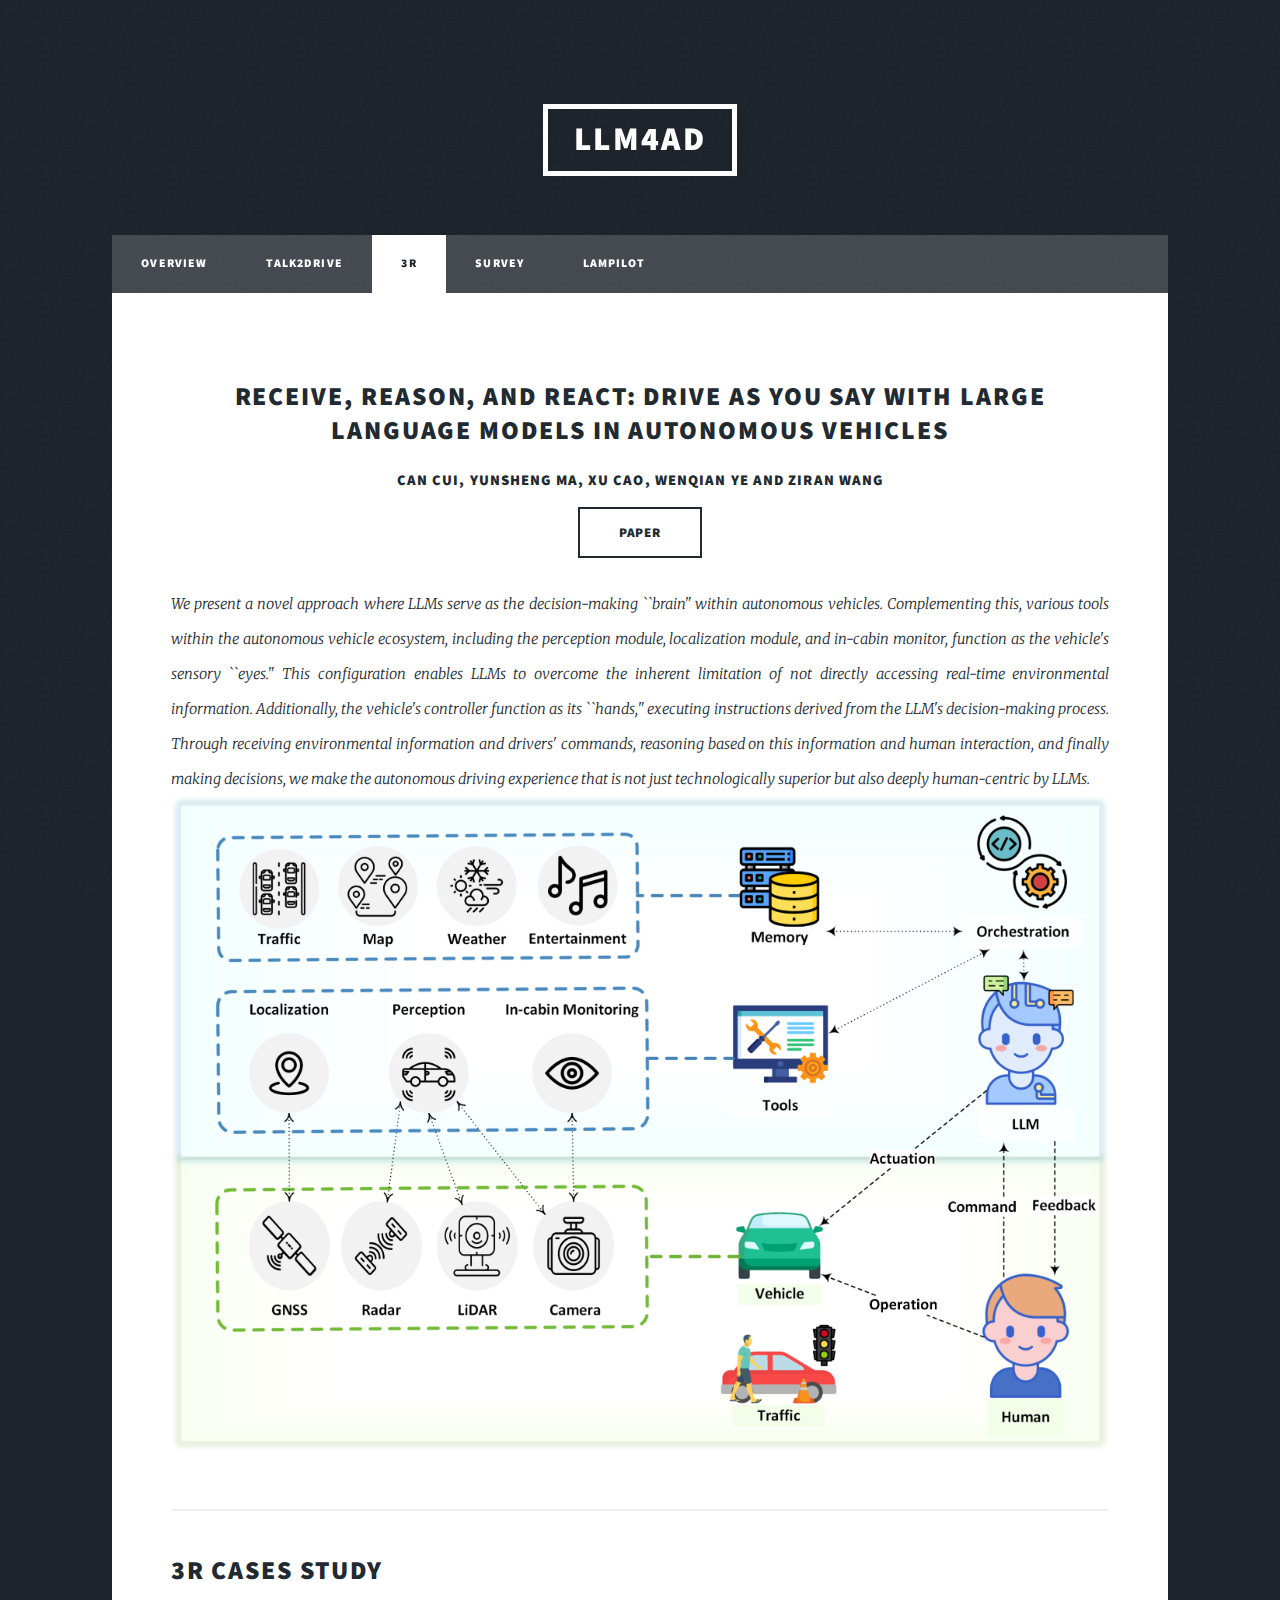
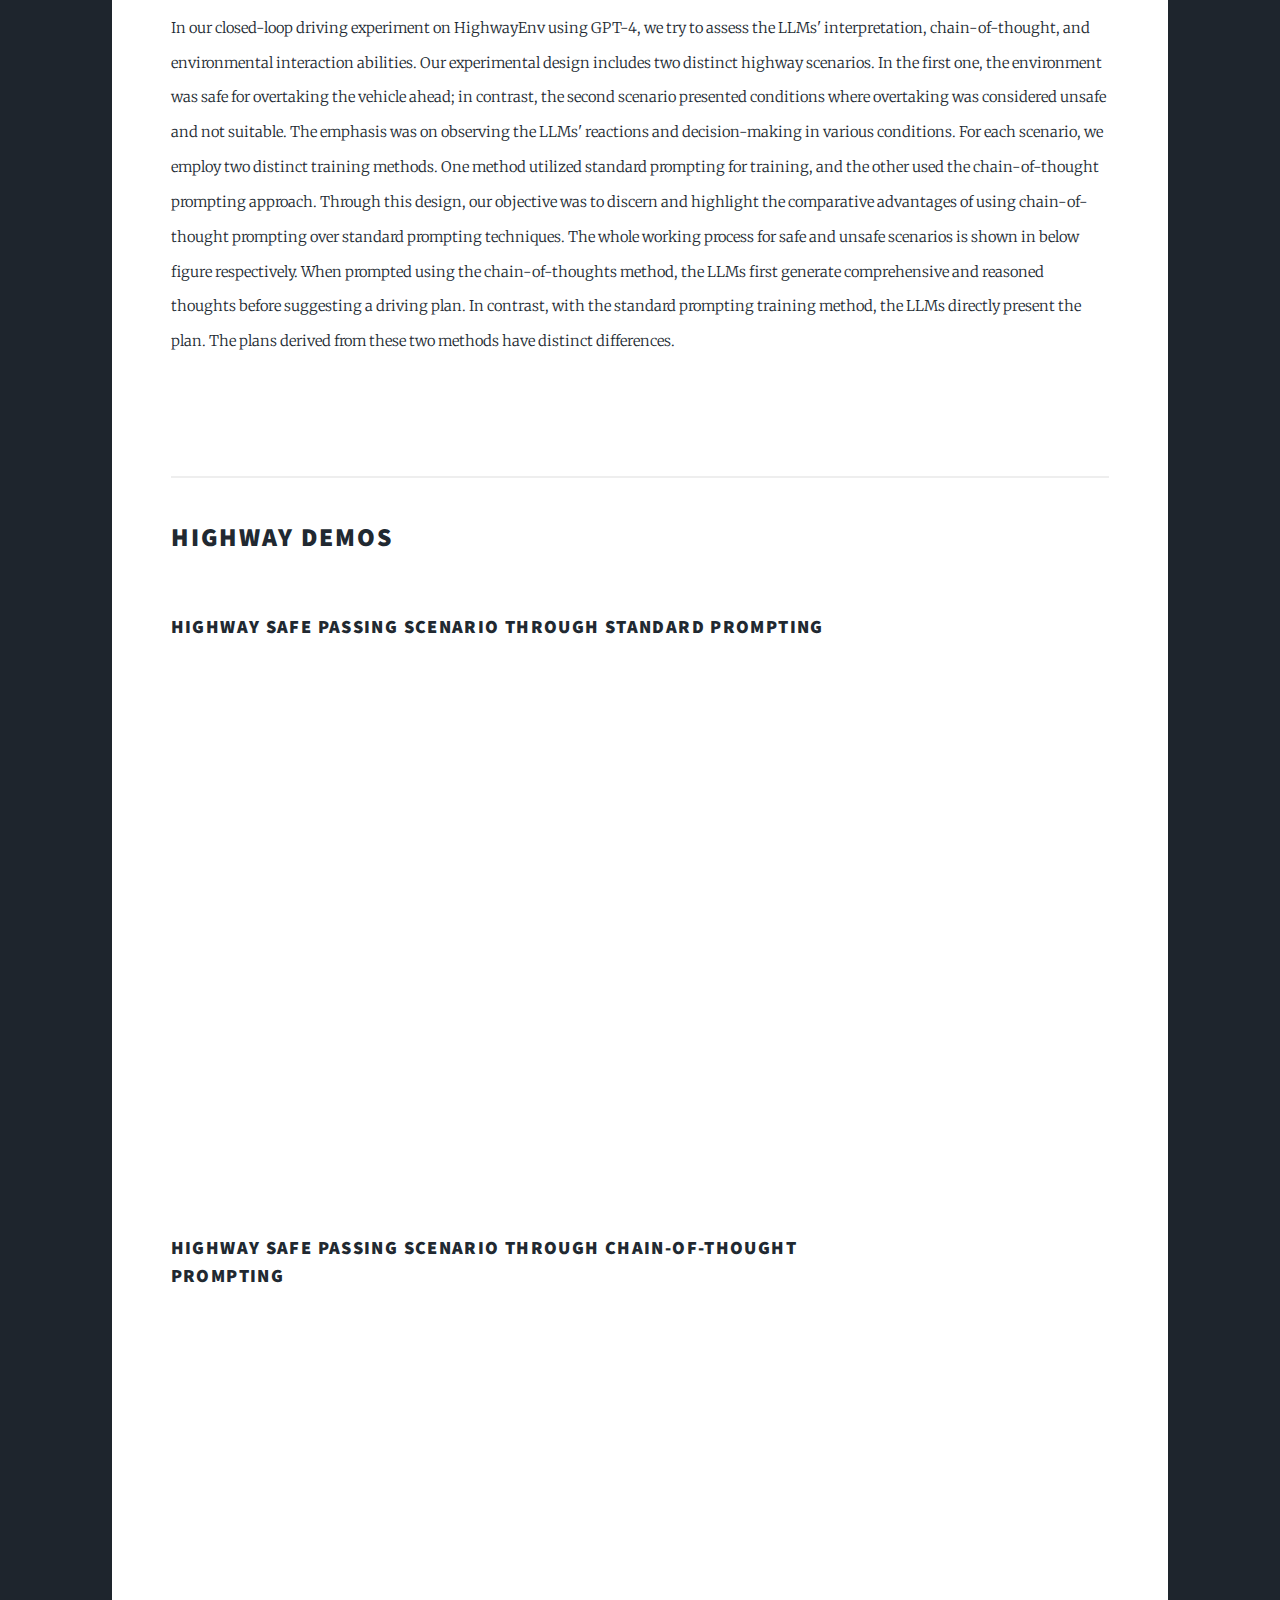
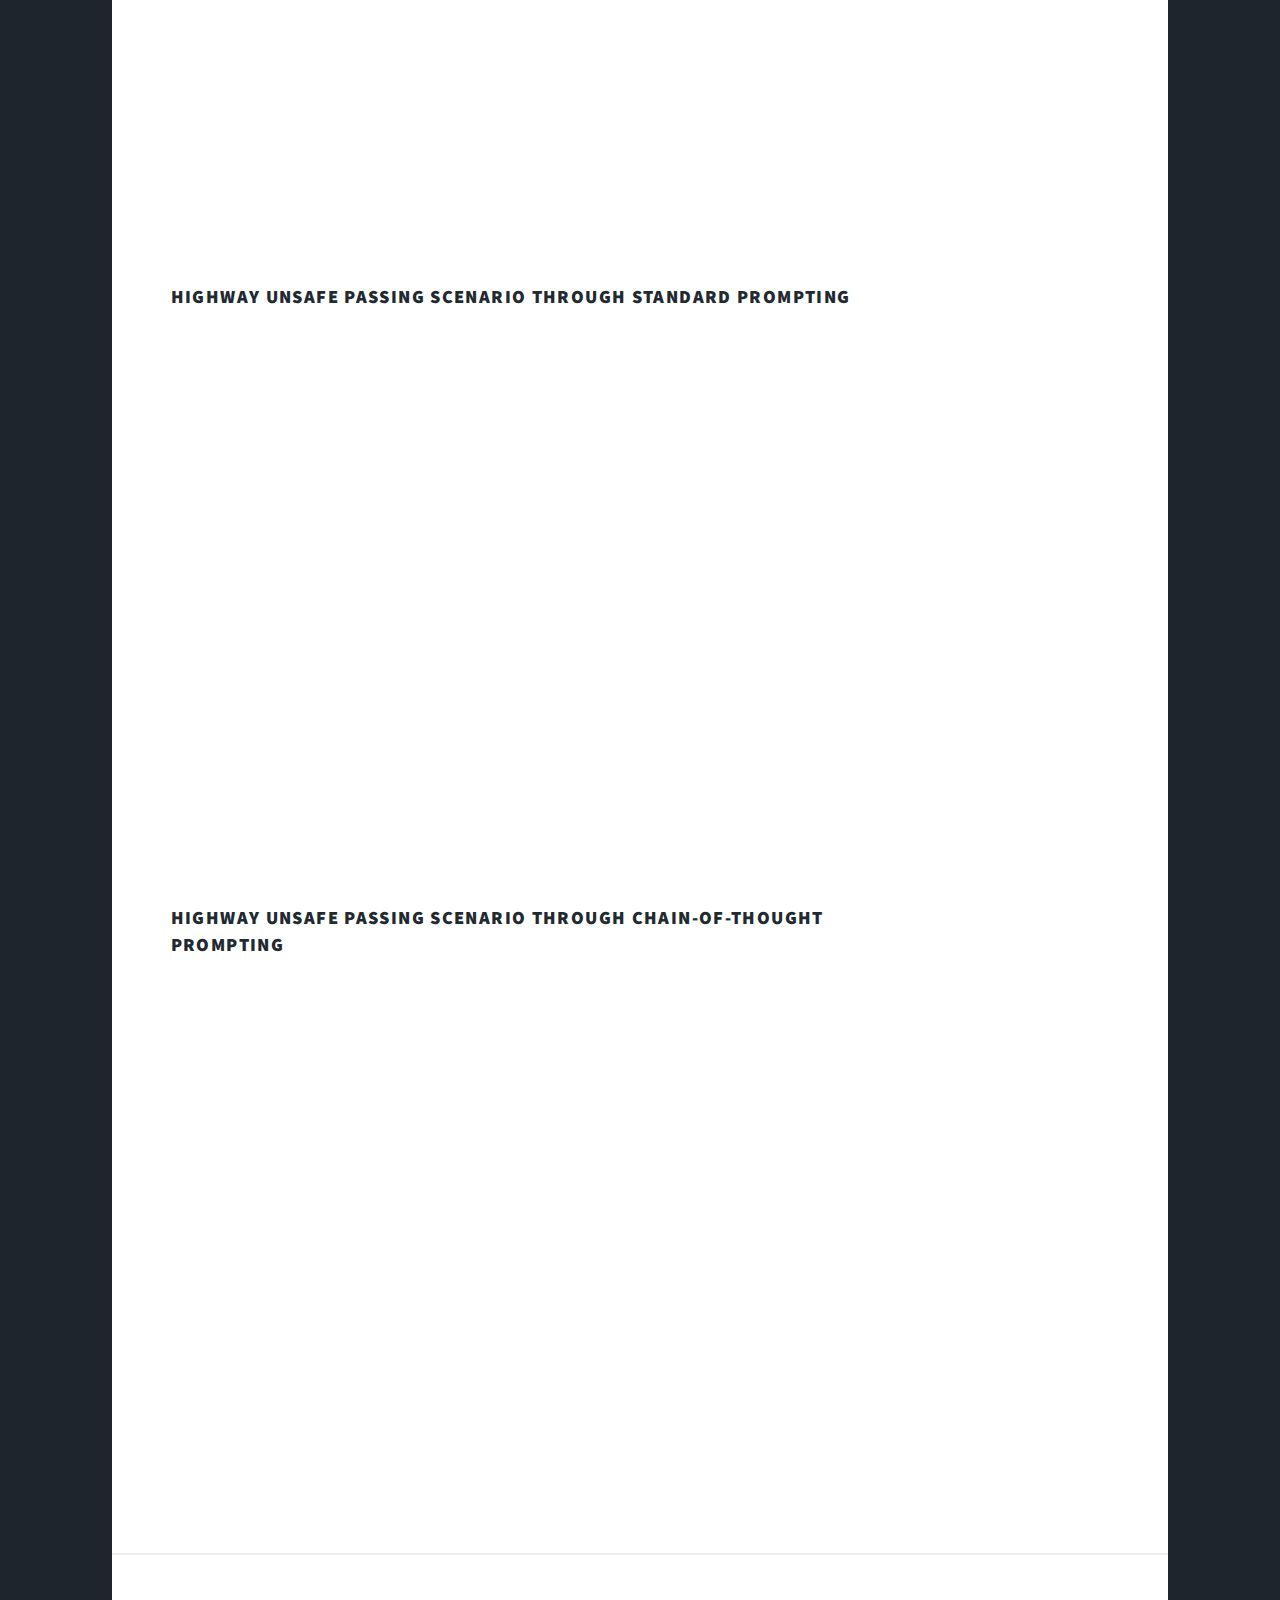
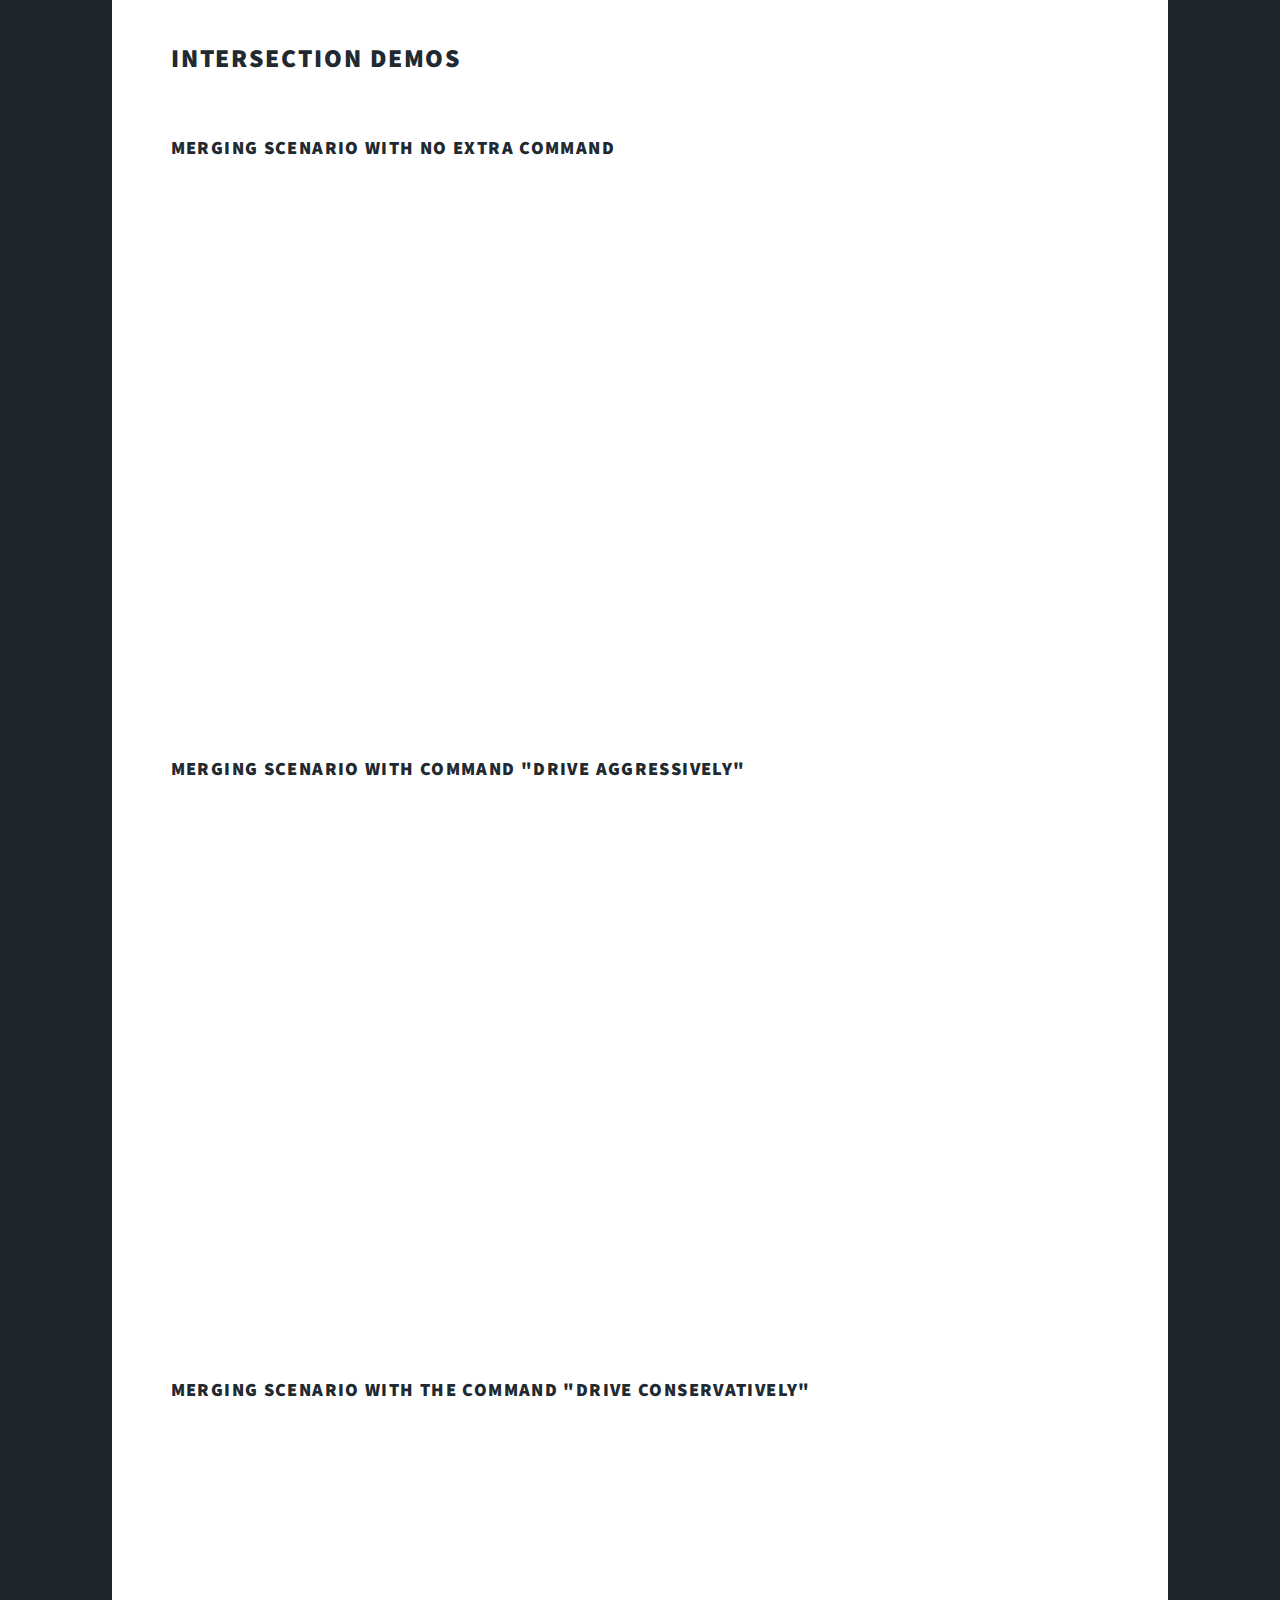
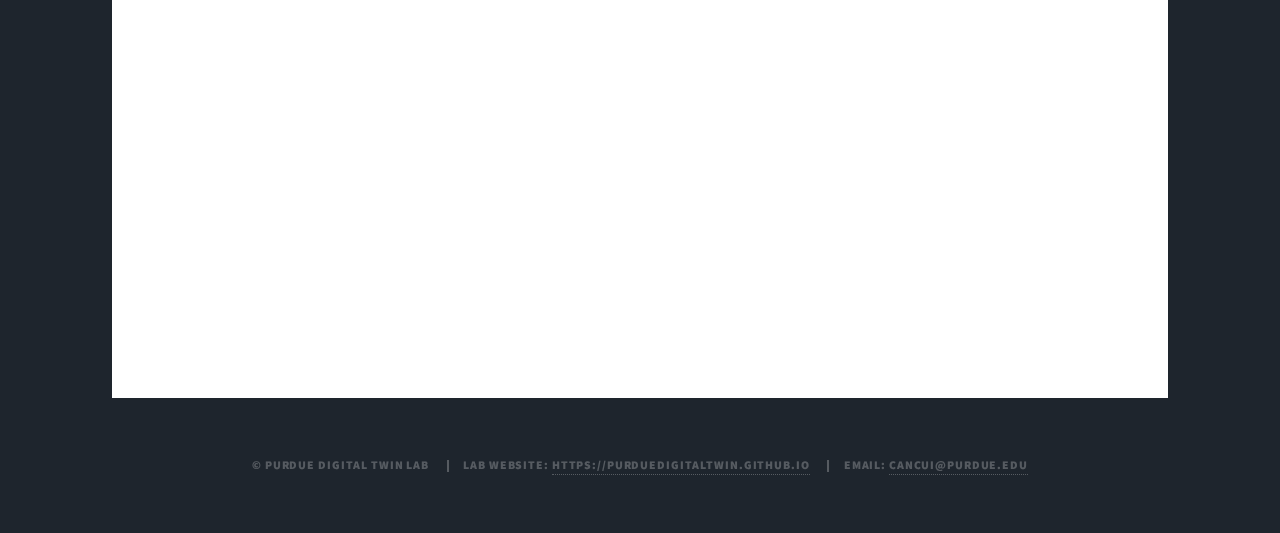
==== 3R.html @ f3a85204 "Add files via upload" ====
<!DOCTYPE HTML>
<!--
	Massively by HTML5 UP
	html5up.net | @ajlkn
	Free for personal and commercial use under the CCA 3.0 license (html5up.net/license)
-->
<html>

<head>
	<title>3R|Purdue Digital Twin Lab</title>
	<meta charset="utf-8" />
	<meta name="viewport" content="width=device-width, initial-scale=1, user-scalable=no" />
	<link rel="stylesheet" href="assets/css/main.css" />
	<noscript>
		<link rel="stylesheet" href="assets/css/noscript.css" />
	</noscript>
</head>

<body class="is-preload">

	<!-- Wrapper -->
	<div id="wrapper">

		<!-- Header -->
		<header id="header">
			<a href="index.html" class="logo">LLM4AD</a>
		</header>

		<!-- Nav -->
		<nav id="nav">
			<ul class="links">
				<li><a href="index.html">Overview</a></li>
				<li><a href="talk2drive.html">Talk2Drive</a></li>
				<!-- <li><a href="generic.html">Demos</a></li> -->
				<li class="active"><a href="3R.html">3R</a></li>
				<li><a href="survey.html">Survey</a></li>
				<li><a href="lampilot.html">Lampilot</a></li>
			</ul>

		</nav>

		<!-- Main -->
		<div id="main">

			<!-- Post -->
			<section class="post">
				<center>
					<h2>Receive, Reason, and React: Drive as You Say with Large Language Models in Autonomous
						Vehicles<br /></h2>
				</center>

				<center>
					<h4>Can Cui, Yunsheng Ma, Xu Cao, Wenqian Ye and Ziran Wang<br /></h4>
				</center>
				<ul class="actions special">
					<li><a href="https://arxiv.org/abs/2310.08034" class="button large">Paper</a></li>
				</ul>
				<!-- <header class="major">
									<h1>3R</h1>
									<h2>Receive, Reason, and React: Drive as You Say with Large Language Models in Autonomous Vehicles<br /></h2>
								</header>
								<p>Talk2Drive Framework is the first a successful end-to-end implementation of an LLM-based autonomous driving system 
									in a real-world vehicle. This approach is designed to overcome several key challenges faced by traditional autonomous driving systems.<br /></p>
								</header> -->
				<header>
					<p>We present a novel approach where LLMs serve as the decision-making ``brain" within autonomous
						vehicles.
						Complementing this, various tools within the autonomous vehicle ecosystem, including the
						perception module,
						localization module, and in-cabin monitor, function as the vehicle's sensory ``eyes." This
						configuration enables
						LLMs to overcome the inherent limitation of not directly accessing real-time environmental
						information. Additionally,
						the vehicle's controller function as its ``hands," executing instructions derived from the LLM's
						decision-making
						process. Through receiving environmental information and drivers' commands, reasoning based on
						this information
						and human interaction, and finally making decisions, we make the autonomous driving experience
						that is not just
						technologically superior but also deeply human-centric by LLMs.

						<a href="#" class="image main"><img src="images/framework_update.png" alt="" /></a>
						<!-- <ul class="actions special">
									<li><a href="https://arxiv.org/abs/2310.08034" class="button large">Paper</a></li>
								</ul> -->

						<hr />

					<h2>3R Cases Study</h2>
					In our closed-loop driving experiment on HighwayEnv using GPT-4, we try to assess the LLMs'
					interpretation,
					chain-of-thought, and environmental interaction abilities. Our experimental design includes two
					distinct highway
					scenarios. In the first one, the environment was safe for overtaking the vehicle ahead; in contrast,
					the second
					scenario presented conditions where overtaking was considered unsafe and not suitable. The emphasis
					was on
					observing the LLMs' reactions and decision-making in various conditions. For each scenario, we
					employ two
					distinct training methods. One method utilized standard prompting for training, and the other used
					the
					chain-of-thought prompting approach. Through this design, our objective was to discern and highlight
					the
					comparative advantages of using chain-of-thought prompting over standard prompting techniques. The
					whole
					working process for safe and unsafe scenarios is shown in below figure respectively.
					When prompted using the chain-of-thoughts method, the LLMs first generate comprehensive and reasoned
					thoughts before suggesting a driving plan. In contrast, with the standard prompting training method,
					the LLMs directly present the plan. The plans derived from these two methods have distinct
					differences.
					<div class="image main"><img src="images/highway.png" alt="" /></div>
					<hr />
					<!--  -->
					<section class="post">
						<h2>Highway Demos</h2>
						<header class="major">
							<!-- <span class="date">April 25, 2017</span> -->
						</header>
						<!-- <div class="image main"><img src="images/pic01.jpg" alt="" /></div> -->
						<div class="container">
							<div class="row gtr-200">
								<div class="col-9 col-12-medium">
									<h3>Highway Safe Passing Scenario Through Standard Prompting</h3>
									<iframe width="900" height="500" src="https://www.youtube.com/embed/rqM0GmrDDVU"
										allow="accelerometer; autoplay; clipboard-write; encrypted-media; gyroscope; picture-in-picture; web-share"
										allowfullscreen></iframe>
								</div>
					</section>
					<section class="post">
						<header class="major">

						</header>
						<!-- <div class="image main"><img src="images/pic01.jpg" alt="" /></div> -->
						<div class="container">
							<div class="row gtr-200">
								<div class="col-9 col-12-medium">
									<h3>Highway Safe Passing Scenario Through Chain-of-thought Prompting</h3>
									<iframe width="900" height="500" src="https://www.youtube.com/embed/zgWO1wUhwFM"
										allow="accelerometer; autoplay; clipboard-write; encrypted-media; gyroscope; picture-in-picture; web-share"
										allowfullscreen></iframe>
								</div>
					</section>

					<section class="post">
						<header class="major">
							<!-- <span class="date">April 25, 2017</span> -->
						</header>
						<!-- <div class="image main"><img src="images/pic01.jpg" alt="" /></div> -->
						<div class="container">
							<div class="row gtr-200">
								<div class="col-9 col-12-medium">
									<h3>Highway Unsafe Passing Scenario Through Standard Prompting</h3>
									<iframe width="900" height="500" src="https://www.youtube.com/embed/2r0s7U6312c"
										allow="accelerometer; autoplay; clipboard-write; encrypted-media; gyroscope; picture-in-picture; web-share"
										allowfullscreen></iframe>
								</div>
					</section>
					<section class="post">
						<header class="major">

						</header>
						<!-- <div class="image main"><img src="images/pic01.jpg" alt="" /></div> -->
						<div class="container">
							<div class="row gtr-200">
								<div class="col-9 col-12-medium">
									<h3>Highway Unsafe Passing Scenario Through Chain-of-thought Prompting</h3>
									<iframe width="900" height="500" src="https://www.youtube.com/embed/fZrgs8VSDyo"
										allow="accelerometer; autoplay; clipboard-write; encrypted-media; gyroscope; picture-in-picture; web-share"
										allowfullscreen></iframe>
								</div>
					</section>

			</section>
			<section class="post">
				<h2>Intersection Demos</h2>
				<header class="major">
					<!-- <span class="date">April 25, 2017</span> -->
				</header>
				<!-- <div class="image main"><img src="images/pic01.jpg" alt="" /></div> -->
				<div class="container">
					<div class="row gtr-200">
						<div class="col-9 col-12-medium">
							<h3>Merging Scenario with No Extra Command</h3>
							<iframe width="900" height="500" src="https://www.youtube.com/embed/IDoLYGzx4wQ"
								allow="accelerometer; autoplay; clipboard-write; encrypted-media; gyroscope; picture-in-picture; web-share"
								allowfullscreen></iframe>
						</div>

						<section class="post">
							<header class="major">

							</header>
							<!-- <div class="image main"><img src="images/pic01.jpg" alt="" /></div> -->
							<div class="container">
								<div class="row gtr-200">
									<div class="col-9 col-12-medium">
										<h3>Merging Scenario with Command "Drive Aggressively"</h3>
										<iframe width="900" height="500" src="https://www.youtube.com/embed/1V88DCHyASE"
											allow="accelerometer; autoplay; clipboard-write; encrypted-media; gyroscope; picture-in-picture; web-share"
											allowfullscreen></iframe>
									</div>


									<section class="post">
										<header class="major">
											<!-- <span class="date">April 25, 2017</span> -->
										</header>
										<!-- <div class="image main"><img src="images/pic01.jpg" alt="" /></div> -->
										<div class="container">

											<div class="row gtr-200">
												<div class="col-9 col-12-medium">
													<h3>Merging Scenario with the Command "Drive Conservatively"</h3>
													<iframe width="900" height="500"
														src="https://www.youtube.com/embed/sbEtHRJHisU"
														allow="accelerometer; autoplay; clipboard-write; encrypted-media; gyroscope; picture-in-picture; web-share"
														allowfullscreen></iframe>
												</div>
									</section>
						</section>
					</div>
				</div>


		</div>

		<!-- Copyright -->
		<div id="copyright">
			<ul>
				<li>&copy; Purdue DIgital Twin Lab</li>
				<li>Lab Website: <a href="https://purduedigitaltwin.github.io">https://purduedigitaltwin.github.io</a>
				</li>
				<li>Email: <a href="cancui@purdue.edu">cancui@purdue.edu</a></li>
			</ul>
		</div>

	</div>

	<!-- Scripts -->
	<script src="assets/js/jquery.min.js"></script>
	<script src="assets/js/jquery.scrollex.min.js"></script>
	<script src="assets/js/jquery.scrolly.min.js"></script>
	<script src="assets/js/browser.min.js"></script>
	<script src="assets/js/breakpoints.min.js"></script>
	<script src="assets/js/util.js"></script>
	<script src="assets/js/main.js"></script>

</body>

</html>
---- assets/css/main.css ----
@import url(fontawesome-all.min.css);
@import url("https://fonts.googleapis.com/css?family=Merriweather:300,700,300italic,700italic|Source+Sans+Pro:900");

/*
	Massively by HTML5 UP
	html5up.net | @ajlkn
	Free for personal and commercial use under the CCA 3.0 license (html5up.net/license)
*/

html, body, div, span, applet, object,
iframe, h1, h2, h3, h4, h5, h6, p, blockquote,
pre, a, abbr, acronym, address, big, cite,
code, del, dfn, em, img, ins, kbd, q, s, samp,
small, strike, strong, sub, sup, tt, var, b,
u, i, center, dl, dt, dd, ol, ul, li, fieldset,
form, label, legend, table, caption, tbody,
tfoot, thead, tr, th, td, article, aside,
canvas, details, embed, figure, figcaption,
footer, header, hgroup, menu, nav, output, ruby,
section, summary, time, mark, audio, video {
	margin: 0;
	padding: 0;
	border: 0;
	font-size: 100%;
	font: inherit;
	vertical-align: baseline;}

article, aside, details, figcaption, figure,
footer, header, hgroup, menu, nav, section {
	display: block;}

body {
	line-height: 1;
}

ol, ul {
	list-style: none;
}

blockquote, q {
	quotes: none;
}

	blockquote:before, blockquote:after, q:before, q:after {
		content: '';
		content: none;
	}

table {
	border-collapse: collapse;
	border-spacing: 0;
}

body {
	-webkit-text-size-adjust: none;
}

mark {
	background-color: transparent;
	color: inherit;
}

input::-moz-focus-inner {
	border: 0;
	padding: 0;
}

input, select, textarea {
	-moz-appearance: none;
	-webkit-appearance: none;
	-ms-appearance: none;
	appearance: none;
}

/* Basic */

	@-ms-viewport {
		width: device-width;
	}

	body {
		-ms-overflow-style: scrollbar;
	}

	@media screen and (max-width: 480px) {

		html, body {
			min-width: 320px;
		}

	}

	html {
		box-sizing: border-box;
	}

	*, *:before, *:after {
		box-sizing: inherit;
	}

	body {
		background-color: #1e252d;
	}

		body.is-preload *, body.is-preload *:before, body.is-preload *:after {
			-moz-animation: none !important;
			-webkit-animation: none !important;
			-ms-animation: none !important;
			animation: none !important;
			-moz-transition: none !important;
			-webkit-transition: none !important;
			-ms-transition: none !important;
			transition: none !important;
		}

/* Type */

	html {
		font-size: 16pt;
	}

		@media screen and (max-width: 1680px) {

			html {
				font-size: 12pt;
			}

		}

		@media screen and (max-width: 1280px) {

			html {
				font-size: 11pt;
			}

		}

		@media screen and (max-width: 360px) {

			html {
				font-size: 10pt;
			}

		}

	body {
		color: #212931;
	}

	body, input, select, textarea {
		font-family: "Merriweather", Georgia, serif;
		font-weight: 300;
		font-size: 1rem;
		line-height: 2.375;
	}

	a {
		-moz-transition: color 0.2s ease-in-out, background-color 0.2s ease-in-out, border-color 0.2s ease-in-out, box-shadow 0.2s ease-in-out;
		-webkit-transition: color 0.2s ease-in-out, background-color 0.2s ease-in-out, border-color 0.2s ease-in-out, box-shadow 0.2s ease-in-out;
		-ms-transition: color 0.2s ease-in-out, background-color 0.2s ease-in-out, border-color 0.2s ease-in-out, box-shadow 0.2s ease-in-out;
		transition: color 0.2s ease-in-out, background-color 0.2s ease-in-out, border-color 0.2s ease-in-out, box-shadow 0.2s ease-in-out;
		border-bottom: dotted 1px;
		text-decoration: none;
	}

		a:hover {
			border-bottom-color: transparent;
		}

	strong, b {
		font-weight: 600;
	}

	em, i {
		font-style: italic;
	}

	p {
		text-align: justify;
		margin: 0 0 2rem 0;
	}

	h1, h2, h3, h4, h5, h6 {
		font-family: "Source Sans Pro", Helvetica, sans-serif;
		font-weight: 900;
		line-height: 1.5;
		letter-spacing: 0.075em;
		text-transform: uppercase;
		margin: 0 0 1rem 0;
	}

		h1 a, h2 a, h3 a, h4 a, h5 a, h6 a {
			border-bottom: 0;
			color: inherit;
			text-decoration: none;
		}

	h1 {
		font-size: 4rem;
		line-height: 1.1;
		margin: 0 0 2rem 0;
	}

	h2 {
		font-size: 1.75rem;
		line-height: 1.3;
		margin: 0 0 1.5rem 0;
	}

	h3 {
		font-size: 1.25rem;
		margin: 0 0 1.5rem 0;
	}

	h4 {
		font-size: 1rem;
	}

	h5 {
		font-size: 0.9rem;
	}

	h6 {
		font-size: 0.8rem;
	}

	sub {
		font-size: 0.8rem;
		position: relative;
		top: 0.5rem;
	}

	sup {
		font-size: 0.8rem;
		position: relative;
		top: -0.5rem;
	}

	blockquote {
		border-left: solid 4px;
		font-style: italic;
		margin: 0 0 2rem 0;
		padding: 0.5rem 0 0.5rem 2rem;
	}

	code {
		border: solid 2px;
		font-family: "Courier New", monospace;
		font-size: 0.9rem;
		margin: 0 0.25rem;
		padding: 0.25rem 0.65rem;
	}

	pre {
		-webkit-overflow-scrolling: touch;
		font-family: "Courier New", monospace;
		font-size: 0.9rem;
		margin: 0 0 2rem 0;
	}

		pre code {
			display: block;
			line-height: 1.75;
			padding: 1rem 1.5rem;
			overflow-x: auto;
		}

	hr {
		border: 0;
		border-bottom: solid 2px;
		margin: 3rem 0;
	}

		hr.major {
			margin: 5rem 0;
		}

	.align-left {
		text-align: left;
	}

	.align-center {
		text-align: center;
	}

	.align-right {
		text-align: right;
	}

	input, select, textarea {
		color: #212931;
	}

	a {
		color: #212931;
		border-bottom-color: rgba(33, 41, 49, 0.5);
	}

		a:hover {
			border-bottom-color: transparent;
			color: #18bfef !important;
		}

	strong, b {
		color: #212931;
	}

	h1, h2, h3, h4, h5, h6 {
		color: #212931;
	}

	blockquote {
		border-left-color: #eeeeee;
	}

	code {
		background: rgba(220, 220, 220, 0.25);
		border-color: #eeeeee;
	}

	hr {
		border-bottom-color: #eeeeee;
	}

/* Row */

	.row {
		display: flex;
		flex-wrap: wrap;
		box-sizing: border-box;
		align-items: stretch;
	}

		.row > * {
			box-sizing: border-box;
		}

		.row.gtr-uniform > * > :last-child {
			margin-bottom: 0;
		}

		.row.aln-left {
			justify-content: flex-start;
		}

		.row.aln-center {
			justify-content: center;
		}

		.row.aln-right {
			justify-content: flex-end;
		}

		.row.aln-top {
			align-items: flex-start;
		}

		.row.aln-middle {
			align-items: center;
		}

		.row.aln-bottom {
			align-items: flex-end;
		}

		.row > .imp {
			order: -1;
		}

		.row > .col-1 {
			width: 8.33333%;
		}

		.row > .off-1 {
			margin-left: 8.33333%;
		}

		.row > .col-2 {
			width: 16.66667%;
		}

		.row > .off-2 {
			margin-left: 16.66667%;
		}

		.row > .col-3 {
			width: 25%;
		}

		.row > .off-3 {
			margin-left: 25%;
		}

		.row > .col-4 {
			width: 33.33333%;
		}

		.row > .off-4 {
			margin-left: 33.33333%;
		}

		.row > .col-5 {
			width: 41.66667%;
		}

		.row > .off-5 {
			margin-left: 41.66667%;
		}

		.row > .col-6 {
			width: 50%;
		}

		.row > .off-6 {
			margin-left: 50%;
		}

		.row > .col-7 {
			width: 58.33333%;
		}

		.row > .off-7 {
			margin-left: 58.33333%;
		}

		.row > .col-8 {
			width: 66.66667%;
		}

		.row > .off-8 {
			margin-left: 66.66667%;
		}

		.row > .col-9 {
			width: 75%;
		}

		.row > .off-9 {
			margin-left: 75%;
		}

		.row > .col-10 {
			width: 83.33333%;
		}

		.row > .off-10 {
			margin-left: 83.33333%;
		}

		.row > .col-11 {
			width: 91.66667%;
		}

		.row > .off-11 {
			margin-left: 91.66667%;
		}

		.row > .col-12 {
			width: 100%;
		}

		.row > .off-12 {
			margin-left: 100%;
		}

		.row.gtr-0 {
			margin-top: 0;
			margin-left: 0rem;
		}

			.row.gtr-0 > * {
				padding: 0 0 0 0rem;
			}

			.row.gtr-0.gtr-uniform {
				margin-top: 0rem;
			}

				.row.gtr-0.gtr-uniform > * {
					padding-top: 0rem;
				}

		.row.gtr-25 {
			margin-top: 0;
			margin-left: -0.375rem;
		}

			.row.gtr-25 > * {
				padding: 0 0 0 0.375rem;
			}

			.row.gtr-25.gtr-uniform {
				margin-top: -0.375rem;
			}

				.row.gtr-25.gtr-uniform > * {
					padding-top: 0.375rem;
				}

		.row.gtr-50 {
			margin-top: 0;
			margin-left: -0.75rem;
		}

			.row.gtr-50 > * {
				padding: 0 0 0 0.75rem;
			}

			.row.gtr-50.gtr-uniform {
				margin-top: -0.75rem;
			}

				.row.gtr-50.gtr-uniform > * {
					padding-top: 0.75rem;
				}

		.row {
			margin-top: 0;
			margin-left: -1.5rem;
		}

			.row > * {
				padding: 0 0 0 1.5rem;
			}

			.row.gtr-uniform {
				margin-top: -1.5rem;
			}

				.row.gtr-uniform > * {
					padding-top: 1.5rem;
				}

		.row.gtr-150 {
			margin-top: 0;
			margin-left: -2.25rem;
		}

			.row.gtr-150 > * {
				padding: 0 0 0 2.25rem;
			}

			.row.gtr-150.gtr-uniform {
				margin-top: -2.25rem;
			}

				.row.gtr-150.gtr-uniform > * {
					padding-top: 2.25rem;
				}

		.row.gtr-200 {
			margin-top: 0;
			margin-left: -3rem;
		}

			.row.gtr-200 > * {
				padding: 0 0 0 3rem;
			}

			.row.gtr-200.gtr-uniform {
				margin-top: -3rem;
			}

				.row.gtr-200.gtr-uniform > * {
					padding-top: 3rem;
				}

		@media screen and (max-width: 1680px) {

			.row {
				display: flex;
				flex-wrap: wrap;
				box-sizing: border-box;
				align-items: stretch;
			}

				.row > * {
					box-sizing: border-box;
				}

				.row.gtr-uniform > * > :last-child {
					margin-bottom: 0;
				}

				.row.aln-left {
					justify-content: flex-start;
				}

				.row.aln-center {
					justify-content: center;
				}

				.row.aln-right {
					justify-content: flex-end;
				}

				.row.aln-top {
					align-items: flex-start;
				}

				.row.aln-middle {
					align-items: center;
				}

				.row.aln-bottom {
					align-items: flex-end;
				}

				.row > .imp-xlarge {
					order: -1;
				}

				.row > .col-1-xlarge {
					width: 8.33333%;
				}

				.row > .off-1-xlarge {
					margin-left: 8.33333%;
				}

				.row > .col-2-xlarge {
					width: 16.66667%;
				}

				.row > .off-2-xlarge {
					margin-left: 16.66667%;
				}

				.row > .col-3-xlarge {
					width: 25%;
				}

				.row > .off-3-xlarge {
					margin-left: 25%;
				}

				.row > .col-4-xlarge {
					width: 33.33333%;
				}

				.row > .off-4-xlarge {
					margin-left: 33.33333%;
				}

				.row > .col-5-xlarge {
					width: 41.66667%;
				}

				.row > .off-5-xlarge {
					margin-left: 41.66667%;
				}

				.row > .col-6-xlarge {
					width: 50%;
				}

				.row > .off-6-xlarge {
					margin-left: 50%;
				}

				.row > .col-7-xlarge {
					width: 58.33333%;
				}

				.row > .off-7-xlarge {
					margin-left: 58.33333%;
				}

				.row > .col-8-xlarge {
					width: 66.66667%;
				}

				.row > .off-8-xlarge {
					margin-left: 66.66667%;
				}

				.row > .col-9-xlarge {
					width: 75%;
				}

				.row > .off-9-xlarge {
					margin-left: 75%;
				}

				.row > .col-10-xlarge {
					width: 83.33333%;
				}

				.row > .off-10-xlarge {
					margin-left: 83.33333%;
				}

				.row > .col-11-xlarge {
					width: 91.66667%;
				}

				.row > .off-11-xlarge {
					margin-left: 91.66667%;
				}

				.row > .col-12-xlarge {
					width: 100%;
				}

				.row > .off-12-xlarge {
					margin-left: 100%;
				}

				.row.gtr-0 {
					margin-top: 0;
					margin-left: 0rem;
				}

					.row.gtr-0 > * {
						padding: 0 0 0 0rem;
					}

					.row.gtr-0.gtr-uniform {
						margin-top: 0rem;
					}

						.row.gtr-0.gtr-uniform > * {
							padding-top: 0rem;
						}

				.row.gtr-25 {
					margin-top: 0;
					margin-left: -0.375rem;
				}

					.row.gtr-25 > * {
						padding: 0 0 0 0.375rem;
					}

					.row.gtr-25.gtr-uniform {
						margin-top: -0.375rem;
					}

						.row.gtr-25.gtr-uniform > * {
							padding-top: 0.375rem;
						}

				.row.gtr-50 {
					margin-top: 0;
					margin-left: -0.75rem;
				}

					.row.gtr-50 > * {
						padding: 0 0 0 0.75rem;
					}

					.row.gtr-50.gtr-uniform {
						margin-top: -0.75rem;
					}

						.row.gtr-50.gtr-uniform > * {
							padding-top: 0.75rem;
						}

				.row {
					margin-top: 0;
					margin-left: -1.5rem;
				}

					.row > * {
						padding: 0 0 0 1.5rem;
					}

					.row.gtr-uniform {
						margin-top: -1.5rem;
					}

						.row.gtr-uniform > * {
							padding-top: 1.5rem;
						}

				.row.gtr-150 {
					margin-top: 0;
					margin-left: -2.25rem;
				}

					.row.gtr-150 > * {
						padding: 0 0 0 2.25rem;
					}

					.row.gtr-150.gtr-uniform {
						margin-top: -2.25rem;
					}

						.row.gtr-150.gtr-uniform > * {
							padding-top: 2.25rem;
						}

				.row.gtr-200 {
					margin-top: 0;
					margin-left: -3rem;
				}

					.row.gtr-200 > * {
						padding: 0 0 0 3rem;
					}

					.row.gtr-200.gtr-uniform {
						margin-top: -3rem;
					}

						.row.gtr-200.gtr-uniform > * {
							padding-top: 3rem;
						}

		}

		@media screen and (max-width: 1280px) {

			.row {
				display: flex;
				flex-wrap: wrap;
				box-sizing: border-box;
				align-items: stretch;
			}

				.row > * {
					box-sizing: border-box;
				}

				.row.gtr-uniform > * > :last-child {
					margin-bottom: 0;
				}

				.row.aln-left {
					justify-content: flex-start;
				}

				.row.aln-center {
					justify-content: center;
				}

				.row.aln-right {
					justify-content: flex-end;
				}

				.row.aln-top {
					align-items: flex-start;
				}

				.row.aln-middle {
					align-items: center;
				}

				.row.aln-bottom {
					align-items: flex-end;
				}

				.row > .imp-large {
					order: -1;
				}

				.row > .col-1-large {
					width: 8.33333%;
				}

				.row > .off-1-large {
					margin-left: 8.33333%;
				}

				.row > .col-2-large {
					width: 16.66667%;
				}

				.row > .off-2-large {
					margin-left: 16.66667%;
				}

				.row > .col-3-large {
					width: 25%;
				}

				.row > .off-3-large {
					margin-left: 25%;
				}

				.row > .col-4-large {
					width: 33.33333%;
				}

				.row > .off-4-large {
					margin-left: 33.33333%;
				}

				.row > .col-5-large {
					width: 41.66667%;
				}

				.row > .off-5-large {
					margin-left: 41.66667%;
				}

				.row > .col-6-large {
					width: 50%;
				}

				.row > .off-6-large {
					margin-left: 50%;
				}

				.row > .col-7-large {
					width: 58.33333%;
				}

				.row > .off-7-large {
					margin-left: 58.33333%;
				}

				.row > .col-8-large {
					width: 66.66667%;
				}

				.row > .off-8-large {
					margin-left: 66.66667%;
				}

				.row > .col-9-large {
					width: 75%;
				}

				.row > .off-9-large {
					margin-left: 75%;
				}

				.row > .col-10-large {
					width: 83.33333%;
				}

				.row > .off-10-large {
					margin-left: 83.33333%;
				}

				.row > .col-11-large {
					width: 91.66667%;
				}

				.row > .off-11-large {
					margin-left: 91.66667%;
				}

				.row > .col-12-large {
					width: 100%;
				}

				.row > .off-12-large {
					margin-left: 100%;
				}

				.row.gtr-0 {
					margin-top: 0;
					margin-left: 0rem;
				}

					.row.gtr-0 > * {
						padding: 0 0 0 0rem;
					}

					.row.gtr-0.gtr-uniform {
						margin-top: 0rem;
					}

						.row.gtr-0.gtr-uniform > * {
							padding-top: 0rem;
						}

				.row.gtr-25 {
					margin-top: 0;
					margin-left: -0.375rem;
				}

					.row.gtr-25 > * {
						padding: 0 0 0 0.375rem;
					}

					.row.gtr-25.gtr-uniform {
						margin-top: -0.375rem;
					}

						.row.gtr-25.gtr-uniform > * {
							padding-top: 0.375rem;
						}

				.row.gtr-50 {
					margin-top: 0;
					margin-left: -0.75rem;
				}

					.row.gtr-50 > * {
						padding: 0 0 0 0.75rem;
					}

					.row.gtr-50.gtr-uniform {
						margin-top: -0.75rem;
					}

						.row.gtr-50.gtr-uniform > * {
							padding-top: 0.75rem;
						}

				.row {
					margin-top: 0;
					margin-left: -1.5rem;
				}

					.row > * {
						padding: 0 0 0 1.5rem;
					}

					.row.gtr-uniform {
						margin-top: -1.5rem;
					}

						.row.gtr-uniform > * {
							padding-top: 1.5rem;
						}

				.row.gtr-150 {
					margin-top: 0;
					margin-left: -2.25rem;
				}

					.row.gtr-150 > * {
						padding: 0 0 0 2.25rem;
					}

					.row.gtr-150.gtr-uniform {
						margin-top: -2.25rem;
					}

						.row.gtr-150.gtr-uniform > * {
							padding-top: 2.25rem;
						}

				.row.gtr-200 {
					margin-top: 0;
					margin-left: -3rem;
				}

					.row.gtr-200 > * {
						padding: 0 0 0 3rem;
					}

					.row.gtr-200.gtr-uniform {
						margin-top: -3rem;
					}

						.row.gtr-200.gtr-uniform > * {
							padding-top: 3rem;
						}

		}

		@media screen and (max-width: 980px) {

			.row {
				display: flex;
				flex-wrap: wrap;
				box-sizing: border-box;
				align-items: stretch;
			}

				.row > * {
					box-sizing: border-box;
				}

				.row.gtr-uniform > * > :last-child {
					margin-bottom: 0;
				}

				.row.aln-left {
					justify-content: flex-start;
				}

				.row.aln-center {
					justify-content: center;
				}

				.row.aln-right {
					justify-content: flex-end;
				}

				.row.aln-top {
					align-items: flex-start;
				}

				.row.aln-middle {
					align-items: center;
				}

				.row.aln-bottom {
					align-items: flex-end;
				}

				.row > .imp-medium {
					order: -1;
				}

				.row > .col-1-medium {
					width: 8.33333%;
				}

				.row > .off-1-medium {
					margin-left: 8.33333%;
				}

				.row > .col-2-medium {
					width: 16.66667%;
				}

				.row > .off-2-medium {
					margin-left: 16.66667%;
				}

				.row > .col-3-medium {
					width: 25%;
				}

				.row > .off-3-medium {
					margin-left: 25%;
				}

				.row > .col-4-medium {
					width: 33.33333%;
				}

				.row > .off-4-medium {
					margin-left: 33.33333%;
				}

				.row > .col-5-medium {
					width: 41.66667%;
				}

				.row > .off-5-medium {
					margin-left: 41.66667%;
				}

				.row > .col-6-medium {
					width: 50%;
				}

				.row > .off-6-medium {
					margin-left: 50%;
				}

				.row > .col-7-medium {
					width: 58.33333%;
				}

				.row > .off-7-medium {
					margin-left: 58.33333%;
				}

				.row > .col-8-medium {
					width: 66.66667%;
				}

				.row > .off-8-medium {
					margin-left: 66.66667%;
				}

				.row > .col-9-medium {
					width: 75%;
				}

				.row > .off-9-medium {
					margin-left: 75%;
				}

				.row > .col-10-medium {
					width: 83.33333%;
				}

				.row > .off-10-medium {
					margin-left: 83.33333%;
				}

				.row > .col-11-medium {
					width: 91.66667%;
				}

				.row > .off-11-medium {
					margin-left: 91.66667%;
				}

				.row > .col-12-medium {
					width: 100%;
				}

				.row > .off-12-medium {
					margin-left: 100%;
				}

				.row.gtr-0 {
					margin-top: 0;
					margin-left: 0rem;
				}

					.row.gtr-0 > * {
						padding: 0 0 0 0rem;
					}

					.row.gtr-0.gtr-uniform {
						margin-top: 0rem;
					}

						.row.gtr-0.gtr-uniform > * {
							padding-top: 0rem;
						}

				.row.gtr-25 {
					margin-top: 0;
					margin-left: -0.375rem;
				}

					.row.gtr-25 > * {
						padding: 0 0 0 0.375rem;
					}

					.row.gtr-25.gtr-uniform {
						margin-top: -0.375rem;
					}

						.row.gtr-25.gtr-uniform > * {
							padding-top: 0.375rem;
						}

				.row.gtr-50 {
					margin-top: 0;
					margin-left: -0.75rem;
				}

					.row.gtr-50 > * {
						padding: 0 0 0 0.75rem;
					}

					.row.gtr-50.gtr-uniform {
						margin-top: -0.75rem;
					}

						.row.gtr-50.gtr-uniform > * {
							padding-top: 0.75rem;
						}

				.row {
					margin-top: 0;
					margin-left: -1.5rem;
				}

					.row > * {
						padding: 0 0 0 1.5rem;
					}

					.row.gtr-uniform {
						margin-top: -1.5rem;
					}

						.row.gtr-uniform > * {
							padding-top: 1.5rem;
						}

				.row.gtr-150 {
					margin-top: 0;
					margin-left: -2.25rem;
				}

					.row.gtr-150 > * {
						padding: 0 0 0 2.25rem;
					}

					.row.gtr-150.gtr-uniform {
						margin-top: -2.25rem;
					}

						.row.gtr-150.gtr-uniform > * {
							padding-top: 2.25rem;
						}

				.row.gtr-200 {
					margin-top: 0;
					margin-left: -3rem;
				}

					.row.gtr-200 > * {
						padding: 0 0 0 3rem;
					}

					.row.gtr-200.gtr-uniform {
						margin-top: -3rem;
					}

						.row.gtr-200.gtr-uniform > * {
							padding-top: 3rem;
						}

		}

		@media screen and (max-width: 736px) {

			.row {
				display: flex;
				flex-wrap: wrap;
				box-sizing: border-box;
				align-items: stretch;
			}

				.row > * {
					box-sizing: border-box;
				}

				.row.gtr-uniform > * > :last-child {
					margin-bottom: 0;
				}

				.row.aln-left {
					justify-content: flex-start;
				}

				.row.aln-center {
					justify-content: center;
				}

				.row.aln-right {
					justify-content: flex-end;
				}

				.row.aln-top {
					align-items: flex-start;
				}

				.row.aln-middle {
					align-items: center;
				}

				.row.aln-bottom {
					align-items: flex-end;
				}

				.row > .imp-small {
					order: -1;
				}

				.row > .col-1-small {
					width: 8.33333%;
				}

				.row > .off-1-small {
					margin-left: 8.33333%;
				}

				.row > .col-2-small {
					width: 16.66667%;
				}

				.row > .off-2-small {
					margin-left: 16.66667%;
				}

				.row > .col-3-small {
					width: 25%;
				}

				.row > .off-3-small {
					margin-left: 25%;
				}

				.row > .col-4-small {
					width: 33.33333%;
				}

				.row > .off-4-small {
					margin-left: 33.33333%;
				}

				.row > .col-5-small {
					width: 41.66667%;
				}

				.row > .off-5-small {
					margin-left: 41.66667%;
				}

				.row > .col-6-small {
					width: 50%;
				}

				.row > .off-6-small {
					margin-left: 50%;
				}

				.row > .col-7-small {
					width: 58.33333%;
				}

				.row > .off-7-small {
					margin-left: 58.33333%;
				}

				.row > .col-8-small {
					width: 66.66667%;
				}

				.row > .off-8-small {
					margin-left: 66.66667%;
				}

				.row > .col-9-small {
					width: 75%;
				}

				.row > .off-9-small {
					margin-left: 75%;
				}

				.row > .col-10-small {
					width: 83.33333%;
				}

				.row > .off-10-small {
					margin-left: 83.33333%;
				}

				.row > .col-11-small {
					width: 91.66667%;
				}

				.row > .off-11-small {
					margin-left: 91.66667%;
				}

				.row > .col-12-small {
					width: 100%;
				}

				.row > .off-12-small {
					margin-left: 100%;
				}

				.row.gtr-0 {
					margin-top: 0;
					margin-left: 0rem;
				}

					.row.gtr-0 > * {
						padding: 0 0 0 0rem;
					}

					.row.gtr-0.gtr-uniform {
						margin-top: 0rem;
					}

						.row.gtr-0.gtr-uniform > * {
							padding-top: 0rem;
						}

				.row.gtr-25 {
					margin-top: 0;
					margin-left: -0.375rem;
				}

					.row.gtr-25 > * {
						padding: 0 0 0 0.375rem;
					}

					.row.gtr-25.gtr-uniform {
						margin-top: -0.375rem;
					}

						.row.gtr-25.gtr-uniform > * {
							padding-top: 0.375rem;
						}

				.row.gtr-50 {
					margin-top: 0;
					margin-left: -0.75rem;
				}

					.row.gtr-50 > * {
						padding: 0 0 0 0.75rem;
					}

					.row.gtr-50.gtr-uniform {
						margin-top: -0.75rem;
					}

						.row.gtr-50.gtr-uniform > * {
							padding-top: 0.75rem;
						}

				.row {
					margin-top: 0;
					margin-left: -1.5rem;
				}

					.row > * {
						padding: 0 0 0 1.5rem;
					}

					.row.gtr-uniform {
						margin-top: -1.5rem;
					}

						.row.gtr-uniform > * {
							padding-top: 1.5rem;
						}

				.row.gtr-150 {
					margin-top: 0;
					margin-left: -2.25rem;
				}

					.row.gtr-150 > * {
						padding: 0 0 0 2.25rem;
					}

					.row.gtr-150.gtr-uniform {
						margin-top: -2.25rem;
					}

						.row.gtr-150.gtr-uniform > * {
							padding-top: 2.25rem;
						}

				.row.gtr-200 {
					margin-top: 0;
					margin-left: -3rem;
				}

					.row.gtr-200 > * {
						padding: 0 0 0 3rem;
					}

					.row.gtr-200.gtr-uniform {
						margin-top: -3rem;
					}

						.row.gtr-200.gtr-uniform > * {
							padding-top: 3rem;
						}

		}

		@media screen and (max-width: 480px) {

			.row {
				display: flex;
				flex-wrap: wrap;
				box-sizing: border-box;
				align-items: stretch;
			}

				.row > * {
					box-sizing: border-box;
				}

				.row.gtr-uniform > * > :last-child {
					margin-bottom: 0;
				}

				.row.aln-left {
					justify-content: flex-start;
				}

				.row.aln-center {
					justify-content: center;
				}

				.row.aln-right {
					justify-content: flex-end;
				}

				.row.aln-top {
					align-items: flex-start;
				}

				.row.aln-middle {
					align-items: center;
				}

				.row.aln-bottom {
					align-items: flex-end;
				}

				.row > .imp-xsmall {
					order: -1;
				}

				.row > .col-1-xsmall {
					width: 8.33333%;
				}

				.row > .off-1-xsmall {
					margin-left: 8.33333%;
				}

				.row > .col-2-xsmall {
					width: 16.66667%;
				}

				.row > .off-2-xsmall {
					margin-left: 16.66667%;
				}

				.row > .col-3-xsmall {
					width: 25%;
				}

				.row > .off-3-xsmall {
					margin-left: 25%;
				}

				.row > .col-4-xsmall {
					width: 33.33333%;
				}

				.row > .off-4-xsmall {
					margin-left: 33.33333%;
				}

				.row > .col-5-xsmall {
					width: 41.66667%;
				}

				.row > .off-5-xsmall {
					margin-left: 41.66667%;
				}

				.row > .col-6-xsmall {
					width: 50%;
				}

				.row > .off-6-xsmall {
					margin-left: 50%;
				}

				.row > .col-7-xsmall {
					width: 58.33333%;
				}

				.row > .off-7-xsmall {
					margin-left: 58.33333%;
				}

				.row > .col-8-xsmall {
					width: 66.66667%;
				}

				.row > .off-8-xsmall {
					margin-left: 66.66667%;
				}

				.row > .col-9-xsmall {
					width: 75%;
				}

				.row > .off-9-xsmall {
					margin-left: 75%;
				}

				.row > .col-10-xsmall {
					width: 83.33333%;
				}

				.row > .off-10-xsmall {
					margin-left: 83.33333%;
				}

				.row > .col-11-xsmall {
					width: 91.66667%;
				}

				.row > .off-11-xsmall {
					margin-left: 91.66667%;
				}

				.row > .col-12-xsmall {
					width: 100%;
				}

				.row > .off-12-xsmall {
					margin-left: 100%;
				}

				.row.gtr-0 {
					margin-top: 0;
					margin-left: 0rem;
				}

					.row.gtr-0 > * {
						padding: 0 0 0 0rem;
					}

					.row.gtr-0.gtr-uniform {
						margin-top: 0rem;
					}

						.row.gtr-0.gtr-uniform > * {
							padding-top: 0rem;
						}

				.row.gtr-25 {
					margin-top: 0;
					margin-left: -0.375rem;
				}

					.row.gtr-25 > * {
						padding: 0 0 0 0.375rem;
					}

					.row.gtr-25.gtr-uniform {
						margin-top: -0.375rem;
					}

						.row.gtr-25.gtr-uniform > * {
							padding-top: 0.375rem;
						}

				.row.gtr-50 {
					margin-top: 0;
					margin-left: -0.75rem;
				}

					.row.gtr-50 > * {
						padding: 0 0 0 0.75rem;
					}

					.row.gtr-50.gtr-uniform {
						margin-top: -0.75rem;
					}

						.row.gtr-50.gtr-uniform > * {
							padding-top: 0.75rem;
						}

				.row {
					margin-top: 0;
					margin-left: -1.5rem;
				}

					.row > * {
						padding: 0 0 0 1.5rem;
					}

					.row.gtr-uniform {
						margin-top: -1.5rem;
					}

						.row.gtr-uniform > * {
							padding-top: 1.5rem;
						}

				.row.gtr-150 {
					margin-top: 0;
					margin-left: -2.25rem;
				}

					.row.gtr-150 > * {
						padding: 0 0 0 2.25rem;
					}

					.row.gtr-150.gtr-uniform {
						margin-top: -2.25rem;
					}

						.row.gtr-150.gtr-uniform > * {
							padding-top: 2.25rem;
						}

				.row.gtr-200 {
					margin-top: 0;
					margin-left: -3rem;
				}

					.row.gtr-200 > * {
						padding: 0 0 0 3rem;
					}

					.row.gtr-200.gtr-uniform {
						margin-top: -3rem;
					}

						.row.gtr-200.gtr-uniform > * {
							padding-top: 3rem;
						}

		}

		@media screen and (max-width: 360px) {

			.row {
				display: flex;
				flex-wrap: wrap;
				box-sizing: border-box;
				align-items: stretch;
			}

				.row > * {
					box-sizing: border-box;
				}

				.row.gtr-uniform > * > :last-child {
					margin-bottom: 0;
				}

				.row.aln-left {
					justify-content: flex-start;
				}

				.row.aln-center {
					justify-content: center;
				}

				.row.aln-right {
					justify-content: flex-end;
				}

				.row.aln-top {
					align-items: flex-start;
				}

				.row.aln-middle {
					align-items: center;
				}

				.row.aln-bottom {
					align-items: flex-end;
				}

				.row > .imp-xxsmall {
					order: -1;
				}

				.row > .col-1-xxsmall {
					width: 8.33333%;
				}

				.row > .off-1-xxsmall {
					margin-left: 8.33333%;
				}

				.row > .col-2-xxsmall {
					width: 16.66667%;
				}

				.row > .off-2-xxsmall {
					margin-left: 16.66667%;
				}

				.row > .col-3-xxsmall {
					width: 25%;
				}

				.row > .off-3-xxsmall {
					margin-left: 25%;
				}

				.row > .col-4-xxsmall {
					width: 33.33333%;
				}

				.row > .off-4-xxsmall {
					margin-left: 33.33333%;
				}

				.row > .col-5-xxsmall {
					width: 41.66667%;
				}

				.row > .off-5-xxsmall {
					margin-left: 41.66667%;
				}

				.row > .col-6-xxsmall {
					width: 50%;
				}

				.row > .off-6-xxsmall {
					margin-left: 50%;
				}

				.row > .col-7-xxsmall {
					width: 58.33333%;
				}

				.row > .off-7-xxsmall {
					margin-left: 58.33333%;
				}

				.row > .col-8-xxsmall {
					width: 66.66667%;
				}

				.row > .off-8-xxsmall {
					margin-left: 66.66667%;
				}

				.row > .col-9-xxsmall {
					width: 75%;
				}

				.row > .off-9-xxsmall {
					margin-left: 75%;
				}

				.row > .col-10-xxsmall {
					width: 83.33333%;
				}

				.row > .off-10-xxsmall {
					margin-left: 83.33333%;
				}

				.row > .col-11-xxsmall {
					width: 91.66667%;
				}

				.row > .off-11-xxsmall {
					margin-left: 91.66667%;
				}

				.row > .col-12-xxsmall {
					width: 100%;
				}

				.row > .off-12-xxsmall {
					margin-left: 100%;
				}

				.row.gtr-0 {
					margin-top: 0;
					margin-left: 0rem;
				}

					.row.gtr-0 > * {
						padding: 0 0 0 0rem;
					}

					.row.gtr-0.gtr-uniform {
						margin-top: 0rem;
					}

						.row.gtr-0.gtr-uniform > * {
							padding-top: 0rem;
						}

				.row.gtr-25 {
					margin-top: 0;
					margin-left: -0.375rem;
				}

					.row.gtr-25 > * {
						padding: 0 0 0 0.375rem;
					}

					.row.gtr-25.gtr-uniform {
						margin-top: -0.375rem;
					}

						.row.gtr-25.gtr-uniform > * {
							padding-top: 0.375rem;
						}

				.row.gtr-50 {
					margin-top: 0;
					margin-left: -0.75rem;
				}

					.row.gtr-50 > * {
						padding: 0 0 0 0.75rem;
					}

					.row.gtr-50.gtr-uniform {
						margin-top: -0.75rem;
					}

						.row.gtr-50.gtr-uniform > * {
							padding-top: 0.75rem;
						}

				.row {
					margin-top: 0;
					margin-left: -1.5rem;
				}

					.row > * {
						padding: 0 0 0 1.5rem;
					}

					.row.gtr-uniform {
						margin-top: -1.5rem;
					}

						.row.gtr-uniform > * {
							padding-top: 1.5rem;
						}

				.row.gtr-150 {
					margin-top: 0;
					margin-left: -2.25rem;
				}

					.row.gtr-150 > * {
						padding: 0 0 0 2.25rem;
					}

					.row.gtr-150.gtr-uniform {
						margin-top: -2.25rem;
					}

						.row.gtr-150.gtr-uniform > * {
							padding-top: 2.25rem;
						}

				.row.gtr-200 {
					margin-top: 0;
					margin-left: -3rem;
				}

					.row.gtr-200 > * {
						padding: 0 0 0 3rem;
					}

					.row.gtr-200.gtr-uniform {
						margin-top: -3rem;
					}

						.row.gtr-200.gtr-uniform > * {
							padding-top: 3rem;
						}

		}

/* Box */

	.box {
		border: solid 2px;
		margin-bottom: 2rem;
		padding: 1.5rem;
	}

		.box > :last-child,
		.box > :last-child > :last-child,
		.box > :last-child > :last-child > :last-child {
			margin-bottom: 0;
		}

		.box.alt {
			border: 0;
			border-radius: 0;
			padding: 0;
		}

	.box {
		border-color: #eeeeee;
	}

/* Button */

	input[type="submit"],
	input[type="reset"],
	input[type="button"],
	button,
	.button {
		-moz-appearance: none;
		-webkit-appearance: none;
		-ms-appearance: none;
		appearance: none;
		-moz-transition: background-color 0.2s ease-in-out, box-shadow 0.2s ease-in-out, color 0.2s ease-in-out;
		-webkit-transition: background-color 0.2s ease-in-out, box-shadow 0.2s ease-in-out, color 0.2s ease-in-out;
		-ms-transition: background-color 0.2s ease-in-out, box-shadow 0.2s ease-in-out, color 0.2s ease-in-out;
		transition: background-color 0.2s ease-in-out, box-shadow 0.2s ease-in-out, color 0.2s ease-in-out;
		border: 0;
		border-radius: 0;
		cursor: pointer;
		display: inline-block;
		font-family: "Source Sans Pro", Helvetica, sans-serif;
		font-size: 0.8rem;
		font-weight: 900;
		letter-spacing: 0.075em;
		height: 3rem;
		line-height: 3rem;
		padding: 0 2rem;
		text-align: center;
		text-decoration: none;
		text-transform: uppercase;
		white-space: nowrap;
	}

		input[type="submit"].icon:before,
		input[type="reset"].icon:before,
		input[type="button"].icon:before,
		button.icon:before,
		.button.icon:before {
			margin-right: 0.5rem;
		}

		input[type="submit"].icon.solo,
		input[type="reset"].icon.solo,
		input[type="button"].icon.solo,
		button.icon.solo,
		.button.icon.solo {
			position: relative;
			width: 4rem;
			height: 4rem;
			line-height: 4rem;
			border-radius: 4rem;
			text-indent: 4rem;
			overflow: hidden;
			padding: 0;
			white-space: nowrap;
		}

			input[type="submit"].icon.solo:before,
			input[type="reset"].icon.solo:before,
			input[type="button"].icon.solo:before,
			button.icon.solo:before,
			.button.icon.solo:before {
				position: absolute;
				display: block;
				top: 0;
				left: 0;
				width: inherit;
				height: inherit;
				line-height: inherit;
				font-size: 1.25rem;
				margin-right: 0;
				text-align: center;
				text-indent: 0;
			}

		input[type="submit"].fit,
		input[type="reset"].fit,
		input[type="button"].fit,
		button.fit,
		.button.fit {
			width: 100%;
		}

		input[type="submit"].small,
		input[type="reset"].small,
		input[type="button"].small,
		button.small,
		.button.small {
			font-size: 0.7rem;
			height: 2.5rem;
			line-height: 2.5rem;
			padding: 0 1.5rem;
		}

		input[type="submit"].large,
		input[type="reset"].large,
		input[type="button"].large,
		button.large,
		.button.large {
			font-size: 0.9rem;
			height: 3.5rem;
			line-height: 3.5rem;
			padding: 0 2.75rem;
		}

		@media screen and (max-width: 980px) {

			input[type="submit"],
			input[type="reset"],
			input[type="button"],
			button,
			.button {
				font-size: 0.9rem;
				height: 3.25rem;
				line-height: 3.25rem;
			}

				input[type="submit"].large,
				input[type="reset"].large,
				input[type="button"].large,
				button.large,
				.button.large {
					font-size: 1rem;
					height: 3.75rem;
					line-height: 3.75rem;
				}

		}

		input[type="submit"].disabled, input[type="submit"]:disabled,
		input[type="reset"].disabled,
		input[type="reset"]:disabled,
		input[type="button"].disabled,
		input[type="button"]:disabled,
		button.disabled,
		button:disabled,
		.button.disabled,
		.button:disabled {
			pointer-events: none;
			opacity: 0.25;
		}

	input[type="submit"],
	input[type="reset"],
	input[type="button"],
	button,
	.button {
		background-color: transparent;
		box-shadow: inset 0 0 0 2px #212931;
		color: #212931 !important;
	}

		input[type="submit"]:hover,
		input[type="reset"]:hover,
		input[type="button"]:hover,
		button:hover,
		.button:hover {
			box-shadow: inset 0 0 0 2px #18bfef;
			color: #18bfef !important;
		}

		input[type="submit"].primary,
		input[type="reset"].primary,
		input[type="button"].primary,
		button.primary,
		.button.primary {
			background-color: #212931;
			box-shadow: none;
			color: #ffffff !important;
		}

			input[type="submit"].primary:hover,
			input[type="reset"].primary:hover,
			input[type="button"].primary:hover,
			button.primary:hover,
			.button.primary:hover {
				background-color: #18bfef;
			}

/* Form */

	form {
		margin: 0 0 2rem 0;
	}

		form > :last-child {
			margin-bottom: 0;
		}

		form > .fields {
			display: -moz-flex;
			display: -webkit-flex;
			display: -ms-flex;
			display: flex;
			-moz-flex-wrap: wrap;
			-webkit-flex-wrap: wrap;
			-ms-flex-wrap: wrap;
			flex-wrap: wrap;
			width: calc(100% + 3rem);
			margin: -1.5rem 0 2rem -1.5rem;
		}

			form > .fields > .field {
				-moz-flex-grow: 0;
				-webkit-flex-grow: 0;
				-ms-flex-grow: 0;
				flex-grow: 0;
				-moz-flex-shrink: 0;
				-webkit-flex-shrink: 0;
				-ms-flex-shrink: 0;
				flex-shrink: 0;
				padding: 1.5rem 0 0 1.5rem;
				width: calc(100% - 1.5rem);
			}

				form > .fields > .field.half {
					width: calc(50% - 0.75rem);
				}

				form > .fields > .field.third {
					width: calc(100%/3 - 0.5rem);
				}

				form > .fields > .field.quarter {
					width: calc(25% - 0.375rem);
				}

		@media screen and (max-width: 480px) {

			form > .fields {
				width: calc(100% + 3rem);
				margin: -1.5rem 0 2rem -1.5rem;
			}

				form > .fields > .field {
					padding: 1.5rem 0 0 1.5rem;
					width: calc(100% - 1.5rem);
				}

					form > .fields > .field.half {
						width: calc(100% - 1.5rem);
					}

					form > .fields > .field.third {
						width: calc(100% - 1.5rem);
					}

					form > .fields > .field.quarter {
						width: calc(100% - 1.5rem);
					}

		}

	label {
		display: block;
		font-family: "Source Sans Pro", Helvetica, sans-serif;
		font-weight: 900;
		line-height: 1.5;
		letter-spacing: 0.075em;
		font-size: 0.8rem;
		text-transform: uppercase;
		margin: 0 0 0.75rem 0;
	}

		@media screen and (max-width: 980px) {

			label {
				font-size: 0.9rem;
			}

		}

	input[type="text"],
	input[type="password"],
	input[type="email"],
	select,
	textarea {
		-moz-appearance: none;
		-webkit-appearance: none;
		-ms-appearance: none;
		appearance: none;
		background: transparent;
		border-radius: 0;
		border: solid 2px;
		color: inherit;
		display: block;
		outline: 0;
		padding: 0 1rem;
		text-decoration: none;
		width: 100%;
	}

		input[type="text"]:invalid,
		input[type="password"]:invalid,
		input[type="email"]:invalid,
		select:invalid,
		textarea:invalid {
			box-shadow: none;
		}

	select {
		background-size: 1.25rem;
		background-repeat: no-repeat;
		background-position: calc(100% - 1rem) center;
		height: 3rem;
		padding-right: 3rem;
		text-overflow: ellipsis;
	}

		select:focus::-ms-value {
			background-color: transparent;
		}

		select::-ms-expand {
			display: none;
		}

	input[type="text"],
	input[type="password"],
	input[type="email"],
	select {
		height: 3rem;
	}

	textarea {
		padding: 0.75rem 1rem;
	}

	input[type="checkbox"],
	input[type="radio"] {
		-moz-appearance: none;
		-webkit-appearance: none;
		-ms-appearance: none;
		appearance: none;
		display: block;
		float: left;
		margin-right: -2rem;
		opacity: 0;
		width: 1rem;
		z-index: -1;
	}

		input[type="checkbox"] + label,
		input[type="radio"] + label {
			text-decoration: none;
			cursor: pointer;
			display: inline-block;
			font-size: 1rem;
			letter-spacing: 0;
			font-family: "Merriweather", Georgia, serif;
			text-transform: none;
			font-weight: 300;
			padding-left: 2.8rem;
			padding-right: 1rem;
			position: relative;
		}

			input[type="checkbox"] + label:before,
			input[type="radio"] + label:before {
				-moz-osx-font-smoothing: grayscale;
				-webkit-font-smoothing: antialiased;
				display: inline-block;
				font-style: normal;
				font-variant: normal;
				text-rendering: auto;
				line-height: 1;
				text-transform: none !important;
				font-family: 'Font Awesome 5 Free';
				font-weight: 900;
			}

			input[type="checkbox"] + label:before,
			input[type="radio"] + label:before {
				border-radius: 0;
				border: solid 2px;
				content: '';
				display: inline-block;
				font-size: 0.8rem;
				height: 1.8rem;
				left: 0;
				line-height: 1.65rem;
				position: absolute;
				text-align: center;
				top: -0.125rem;
				width: 1.8rem;
			}

		input[type="checkbox"]:checked + label:before,
		input[type="radio"]:checked + label:before {
			content: '\f00c';
		}

	input[type="checkbox"] + label:before {
		border-radius: 0;
	}

	input[type="radio"] + label:before {
		border-radius: 100%;
	}

	::-webkit-input-placeholder {
		opacity: 1.0;
	}

	:-moz-placeholder {
		opacity: 1.0;
	}

	::-moz-placeholder {
		opacity: 1.0;
	}

	:-ms-input-placeholder {
		opacity: 1.0;
	}

	label {
		color: #212931;
	}

	input[type="text"],
	input[type="password"],
	input[type="email"],
	select,
	textarea {
		border-color: #eeeeee;
	}

		input[type="text"]:focus,
		input[type="password"]:focus,
		input[type="email"]:focus,
		select:focus,
		textarea:focus {
			border-color: #18bfef;
		}

	select {
		background-image: url("data:image/svg+xml;charset=utf8,%3Csvg xmlns='http://www.w3.org/2000/svg' width='40' height='40' preserveAspectRatio='none' viewBox='0 0 40 40'%3E%3Cpath d='M9.4,12.3l10.4,10.4l10.4-10.4c0.2-0.2,0.5-0.4,0.9-0.4c0.3,0,0.6,0.1,0.9,0.4l3.3,3.3c0.2,0.2,0.4,0.5,0.4,0.9 c0,0.4-0.1,0.6-0.4,0.9L20.7,31.9c-0.2,0.2-0.5,0.4-0.9,0.4c-0.3,0-0.6-0.1-0.9-0.4L4.3,17.3c-0.2-0.2-0.4-0.5-0.4-0.9 c0-0.4,0.1-0.6,0.4-0.9l3.3-3.3c0.2-0.2,0.5-0.4,0.9-0.4S9.1,12.1,9.4,12.3z' fill='%23eeeeee' /%3E%3C/svg%3E");
	}

		select option {
			background-color: #ffffff;
			color: #212931;
		}

	.select-wrapper:before {
		color: #eeeeee;
	}

	input[type="checkbox"] + label,
	input[type="radio"] + label {
		color: #212931;
	}

		input[type="checkbox"] + label:before,
		input[type="radio"] + label:before {
			border-color: #eeeeee;
		}

	input[type="checkbox"]:checked + label:before,
	input[type="radio"]:checked + label:before {
		background-color: #212931;
		border-color: #212931;
		color: #ffffff;
	}

	input[type="checkbox"]:focus + label:before,
	input[type="radio"]:focus + label:before {
		border-color: #18bfef;
	}

	::-webkit-input-placeholder {
		color: #909498 !important;
	}

	:-moz-placeholder {
		color: #909498 !important;
	}

	::-moz-placeholder {
		color: #909498 !important;
	}

	:-ms-input-placeholder {
		color: #909498 !important;
	}

	.formerize-placeholder {
		color: #909498 !important;
	}

/* Icon */

	.icon {
		text-decoration: none;
		border-bottom: none;
		position: relative;
	}

		.icon:before {
			-moz-osx-font-smoothing: grayscale;
			-webkit-font-smoothing: antialiased;
			display: inline-block;
			font-style: normal;
			font-variant: normal;
			text-rendering: auto;
			line-height: 1;
			text-transform: none !important;
			font-family: 'Font Awesome 5 Free';
			font-weight: 400;
		}

		.icon > .label {
			display: none;
		}

		.icon:before {
			line-height: inherit;
		}

		.icon.solid:before {
			font-weight: 900;
		}

		.icon.brands:before {
			font-family: 'Font Awesome 5 Brands';
		}

/* Image */

	.image {
		border: 0;
		display: inline-block;
		position: relative;
	}

		.image img {
			display: block;
		}

		.image.left, .image.right {
			max-width: 40%;
		}

			.image.left img, .image.right img {
				width: 100%;
			}

		.image.left {
			float: left;
			margin: 0 2rem 2rem 0;
			top: 0.75rem;
		}

		.image.right {
			float: right;
			margin: 0 0 2rem 2rem;
			top: 0.75rem;
		}

		.image.fit {
			display: block;
			margin: 2.5rem 0;
			width: 100%;
		}

			.image.fit:first-child {
				margin-top: 0;
			}

			.image.fit img {
				width: 100%;
			}

		.image.main {
			display: block;
			margin: 4rem 0;
			width: 100%;
		}

			.image.main:first-child {
				margin-top: 0;
			}

			.image.main img {
				width: 100%;
			}

		@media screen and (max-width: 736px) {

			.image.fit {
				margin: 2rem 0;
			}

			.image.main {
				margin: 2rem 0;
			}

		}

	a.image {
		overflow: hidden;
	}

		a.image img {
			-moz-transition: -moz-transform 0.2s ease-out;
			-webkit-transition: -webkit-transform 0.2s ease-out;
			-ms-transition: -ms-transform 0.2s ease-out;
			transition: transform 0.2s ease-out;
		}

		a.image:hover img {
			-moz-transform: scale(1.05);
			-webkit-transform: scale(1.05);
			-ms-transform: scale(1.05);
			transform: scale(1.05);
		}

/* Actions */

	ul.actions {
		display: -moz-flex;
		display: -webkit-flex;
		display: -ms-flex;
		display: flex;
		cursor: default;
		list-style: none;
		margin-left: -1rem;
		padding-left: 0;
	}

		ul.actions li {
			padding: 0 0 0 1rem;
			vertical-align: middle;
		}

		ul.actions.special {
			-moz-justify-content: center;
			-webkit-justify-content: center;
			-ms-justify-content: center;
			justify-content: center;
			width: 100%;
			margin-left: 0;
		}

			ul.actions.special li:first-child {
				padding-left: 0;
			}

		ul.actions.stacked {
			-moz-flex-direction: column;
			-webkit-flex-direction: column;
			-ms-flex-direction: column;
			flex-direction: column;
			margin-left: 0;
		}

			ul.actions.stacked li {
				padding: 1.3rem 0 0 0;
			}

				ul.actions.stacked li:first-child {
					padding-top: 0;
				}

		ul.actions.fit {
			width: calc(100% + 1rem);
		}

			ul.actions.fit li {
				-moz-flex-grow: 1;
				-webkit-flex-grow: 1;
				-ms-flex-grow: 1;
				flex-grow: 1;
				-moz-flex-shrink: 1;
				-webkit-flex-shrink: 1;
				-ms-flex-shrink: 1;
				flex-shrink: 1;
				width: 100%;
			}

				ul.actions.fit li > * {
					width: 100%;
				}

			ul.actions.fit.stacked {
				width: 100%;
			}

		@media screen and (max-width: 480px) {

			ul.actions:not(.fixed) {
				-moz-flex-direction: column;
				-webkit-flex-direction: column;
				-ms-flex-direction: column;
				flex-direction: column;
				margin-left: 0;
				width: 100% !important;
			}

				ul.actions:not(.fixed) li {
					-moz-flex-grow: 1;
					-webkit-flex-grow: 1;
					-ms-flex-grow: 1;
					flex-grow: 1;
					-moz-flex-shrink: 1;
					-webkit-flex-shrink: 1;
					-ms-flex-shrink: 1;
					flex-shrink: 1;
					padding: 1rem 0 0 0;
					text-align: center;
					width: 100%;
				}

					ul.actions:not(.fixed) li > * {
						width: 100%;
					}

					ul.actions:not(.fixed) li:first-child {
						padding-top: 0;
					}

					ul.actions:not(.fixed) li input[type="submit"],
					ul.actions:not(.fixed) li input[type="reset"],
					ul.actions:not(.fixed) li input[type="button"],
					ul.actions:not(.fixed) li button,
					ul.actions:not(.fixed) li .button {
						width: 100%;
					}

						ul.actions:not(.fixed) li input[type="submit"].icon:before,
						ul.actions:not(.fixed) li input[type="reset"].icon:before,
						ul.actions:not(.fixed) li input[type="button"].icon:before,
						ul.actions:not(.fixed) li button.icon:before,
						ul.actions:not(.fixed) li .button.icon:before {
							margin-left: -0.5rem;
						}

		}

/* Icons */

	ul.icons {
		cursor: default;
		list-style: none;
		padding-left: 0;
	}

		ul.icons li {
			display: inline-block;
			padding: 0 0.5rem 0 0;
			vertical-align: middle;
		}

			ul.icons li:last-child {
				padding-right: 0;
			}

			ul.icons li .icon:before {
				width: 2.25rem;
				height: 2.25rem;
				line-height: 2.25rem;
				display: inline-block;
				text-align: center;
				border-radius: 100%;
				font-size: 1.25rem;
			}

		ul.icons.alt li .icon:before {
			-moz-transition: color 0.2s ease-in-out, background-color 0.2s ease-in-out, border-color 0.2s ease-in-out, box-shadow 0.2s ease-in-out;
			-webkit-transition: color 0.2s ease-in-out, background-color 0.2s ease-in-out, border-color 0.2s ease-in-out, box-shadow 0.2s ease-in-out;
			-ms-transition: color 0.2s ease-in-out, background-color 0.2s ease-in-out, border-color 0.2s ease-in-out, box-shadow 0.2s ease-in-out;
			transition: color 0.2s ease-in-out, background-color 0.2s ease-in-out, border-color 0.2s ease-in-out, box-shadow 0.2s ease-in-out;
			font-size: 1rem;
		}

/* List */

	ol {
		list-style: decimal;
		margin: 0 0 2rem 0;
		padding-left: 1.25rem;
	}

		ol li {
			padding-left: 0.25rem;
		}

	ul {
		list-style: disc;
		margin: 0 0 2rem 0;
		padding-left: 1rem;
	}

		ul li {
			padding-left: 0.5rem;
		}

		ul.divided {
			list-style: none;
			padding-left: 0;
		}

			ul.divided li {
				border-top: solid 1px;
				padding: 0.5rem 0;
			}

				ul.divided li:first-child {
					border-top: 0;
					padding-top: 0;
				}

	dl {
		margin: 0 0 2rem 0;
	}

		dl dt {
			display: block;
			font-weight: 600;
			margin: 0 0 1rem 0;
		}

		dl dd {
			margin-left: 2rem;
		}

	ul.divided li {
		border-top-color: #eeeeee;
	}

	ul.icons li a.icon:hover:before {
		color: #18bfef;
	}

	ul.icons.alt li .icon:before {
		box-shadow: inset 0 0 0 2px #eeeeee;
	}

	ul.icons.alt li a.icon:hover:before {
		box-shadow: inset 0 0 0 2px #18bfef;
	}

/* Section/Article */

	section.special, article.special {
		text-align: center;
	}

	header {
		cursor: default;
	}

		header > .date {
			display: block;
			font-size: 0.8rem;
			height: 1;
			margin: 0 0 1rem 0;
			position: relative;
		}

		header > p {
			font-style: italic;
		}

		header > h1 + p {
			font-size: 1.1rem;
			margin-top: -0.5rem;
			line-height: 2;
		}

		header > h2 + p {
			font-size: 1rem;
			margin-top: -0.75rem;
		}

		header > h3 + p {
			font-size: 0.9rem;
			margin-top: -0.75rem;
		}

		header > h4 + p {
			font-size: 0.8rem;
			margin-top: -0.75rem;
		}

		header.major {
			margin: 0 0 4rem 0;
			text-align: center;
		}

			header.major > :last-child {
				margin-bottom: 0;
			}

			header.major > p {
				margin-top: 0;
				text-align: center;
			}

			header.major > .date {
				font-size: 1rem;
				margin: 0 0 4rem 0;
			}

				header.major > .date:before, header.major > .date:after {
					content: '';
					display: block;
					position: absolute;
					top: 50%;
					width: calc(50% - 6rem);
					border-top: solid 2px;
				}

				header.major > .date:before {
					left: 0;
				}

				header.major > .date:after {
					right: 0;
				}

		@media screen and (max-width: 980px) {

			header br {
				display: none;
			}

		}

		@media screen and (max-width: 736px) {

			header.major {
				margin: 0 0 2rem 0;
			}

		}

	header.major .date:before, header.major .date:after {
		border-top-color: #eeeeee;
	}

/* Table */

	.table-wrapper {
		-webkit-overflow-scrolling: touch;
		overflow-x: auto;
	}

	table {
		margin: 0 0 2rem 0;
		width: 100%;
	}

		table tbody tr {
			border: solid 1px;
			border-left: 0;
			border-right: 0;
		}

		table td {
			padding: 0.75rem 0.75rem;
		}

		table th {
			font-family: "Source Sans Pro", Helvetica, sans-serif;
			font-size: 0.8rem;
			font-weight: 900;
			letter-spacing: 0.075em;
			line-height: 1.5;
			padding: 0 0.75rem 0.75rem 0.75rem;
			text-align: left;
			text-transform: uppercase;
		}

			@media screen and (max-width: 980px) {

				table th {
					font-size: 0.9rem;
				}

			}

		table thead {
			border-bottom: solid 2px;
		}

		table tfoot {
			border-top: solid 2px;
		}

		table.alt {
			border-collapse: separate;
		}

			table.alt tbody tr td {
				border: solid 1px;
				border-left-width: 0;
				border-top-width: 0;
			}

				table.alt tbody tr td:first-child {
					border-left-width: 1px;
				}

			table.alt tbody tr:first-child td {
				border-top-width: 1px;
			}

			table.alt thead {
				border-bottom: 0;
			}

			table.alt tfoot {
				border-top: 0;
			}

	table tbody tr {
		border-color: #eeeeee;
	}

		table tbody tr:nth-child(2n + 1) {
			background-color: rgba(220, 220, 220, 0.25);
		}

	table th {
		color: #212931;
	}

	table thead {
		border-bottom-color: #eeeeee;
	}

	table tfoot {
		border-top-color: #eeeeee;
	}

	table.alt tbody tr td {
		border-color: #eeeeee;
	}

/* Pagination */

	.pagination {
		display: -moz-inline-flex;
		display: -webkit-inline-flex;
		display: -ms-inline-flex;
		display: inline-flex;
		-moz-user-select: none;
		-webkit-user-select: none;
		-ms-user-select: none;
		user-select: none;
		cursor: default;
		list-style: none;
		margin: 0 0 2rem 2px;
		padding: 0;
	}

		.pagination a, .pagination span {
			-moz-transition: background-color 0.2s ease-in-out, border-color 0.2s ease-in-out, box-shadow 0.2s ease-in-out, color 0.2s ease-in-out;
			-webkit-transition: background-color 0.2s ease-in-out, border-color 0.2s ease-in-out, box-shadow 0.2s ease-in-out, color 0.2s ease-in-out;
			-ms-transition: background-color 0.2s ease-in-out, border-color 0.2s ease-in-out, box-shadow 0.2s ease-in-out, color 0.2s ease-in-out;
			transition: background-color 0.2s ease-in-out, border-color 0.2s ease-in-out, box-shadow 0.2s ease-in-out, color 0.2s ease-in-out;
			border: solid 2px;
			display: inline-block;
			font-family: "Source Sans Pro", Helvetica, sans-serif;
			font-size: 0.8rem;
			font-weight: 900;
			height: 3rem;
			letter-spacing: 0.075em;
			line-height: calc(3rem - 4px);
			margin-left: -2px;
			min-width: 3rem;
			position: relative;
			text-align: center;
			text-decoration: none;
			text-transform: uppercase;
		}

		.pagination .next, .pagination .previous {
			text-decoration: none;
			padding: 0 1.75rem;
		}

			.pagination .next:before, .pagination .previous:before {
				-moz-osx-font-smoothing: grayscale;
				-webkit-font-smoothing: antialiased;
				display: inline-block;
				font-style: normal;
				font-variant: normal;
				text-rendering: auto;
				line-height: 1;
				text-transform: none !important;
				font-family: 'Font Awesome 5 Free';
				font-weight: 900;
			}

			.pagination .next:before, .pagination .previous:before {
				display: inline-block;
				color: inherit !important;
				line-height: inherit;
			}

		.pagination .previous:before {
			content: '\f104';
			margin-right: 0.9375em;
		}

		.pagination .next:before {
			content: '\f105';
			float: right;
			margin-left: 0.9375em;
		}

		@media screen and (max-width: 980px) {

			.pagination a, .pagination span {
				font-size: 0.9rem;
			}

		}

		@media screen and (max-width: 480px) {

			.pagination .page, .pagination .extra {
				display: none;
			}

		}

	.pagination a, .pagination span {
		border-color: #eeeeee;
	}

	.pagination a {
		color: #212931 !important;
	}

		.pagination a:hover {
			color: #18bfef !important;
			border-color: #18bfef;
			z-index: 1;
		}

			.pagination a:hover + a,
			.pagination a:hover + span {
				border-left-color: #18bfef;
			}

		.pagination a.active {
			background-color: #eeeeee;
		}

	.pagination span {
		color: #eeeeee;
	}

/* Wrapper */

	#wrapper {
		-moz-transition: opacity 0.5s ease;
		-webkit-transition: opacity 0.5s ease;
		-ms-transition: opacity 0.5s ease;
		transition: opacity 0.5s ease;
		position: relative;
		z-index: 1;
		overflow: hidden;
	}

		#wrapper > .bg {
			position: absolute;
			top: 0;
			left: 0;
			width: 100%;
			height: 100%;
			background-color: #212931;
			background-image: url("../../images/overlay.png"), linear-gradient(0deg, rgba(0, 0, 0, 0.1), rgba(0, 0, 0, 0.1)), url("../../images/gif_inter.gif");
			background-size: auto,								auto,														100% auto;
			background-position: center,								center,														top center;
			background-repeat: repeat,								no-repeat,													no-repeat;
			background-attachment: scroll,								scroll,														scroll;
			z-index: -1;
		}

			#wrapper > .bg.fixed {
				position: fixed;
				width: 100vw;
				height: 100vh;
			}

		#wrapper.fade-in:before {
			pointer-events: none;
			-moz-transition: opacity 1s ease-in-out;
			-webkit-transition: opacity 1s ease-in-out;
			-ms-transition: opacity 1s ease-in-out;
			transition: opacity 1s ease-in-out;
			-moz-transition-delay: 0.75s;
			-webkit-transition-delay: 0.75s;
			-ms-transition-delay: 0.75s;
			transition-delay: 0.75s;
			background: #1e252d;
			content: '';
			display: block;
			height: 100%;
			left: 0;
			opacity: 0;
			position: fixed;
			top: 0;
			width: 100%;
		}

		body.is-preload #wrapper.fade-in:before {
			opacity: 1;
		}

		@media screen and (orientation: portrait) {

			#wrapper > .bg {
				background-size: auto,								auto,														auto 175%;
			}

		}

/* Intro */

	#intro {
		color: #ffffff;
		padding: 8rem 4rem 6rem 4rem ;
		-moz-align-items: center;
		-webkit-align-items: center;
		-ms-align-items: center;
		align-items: center;
		display: -moz-flex;
		display: -webkit-flex;
		display: -ms-flex;
		display: flex;
		-moz-flex-direction: column;
		-webkit-flex-direction: column;
		-ms-flex-direction: column;
		flex-direction: column;
		-moz-justify-content: -moz-flex-end;
		-webkit-justify-content: -webkit-flex-end;
		-ms-justify-content: -ms-flex-end;
		justify-content: flex-end;
		-moz-transition: opacity 1s ease, -moz-transform 1s ease;
		-webkit-transition: opacity 1s ease, -webkit-transform 1s ease;
		-ms-transition: opacity 1s ease, -ms-transform 1s ease;
		transition: opacity 1s ease, transform 1s ease;
		position: relative;
		cursor: default;
		text-align: center;
		z-index: 1;
		min-height: 100vh;
	}

		#intro input, #intro select, #intro textarea {
			color: #ffffff;
		}

		#intro a {
			color: #ffffff;
			border-bottom-color: rgba(255, 255, 255, 0.5);
		}

			#intro a:hover {
				border-bottom-color: transparent;
				color: #18bfef !important;
			}

		#intro strong, #intro b {
			color: #ffffff;
		}

		#intro h1, #intro h2, #intro h3, #intro h4, #intro h5, #intro h6 {
			color: #ffffff;
		}

		#intro blockquote {
			border-left-color: #ffffff;
		}

		#intro code {
			background: rgba(255, 255, 255, 0.075);
			border-color: #ffffff;
		}

		#intro hr {
			border-bottom-color: #ffffff;
		}

		#intro input[type="submit"],
		#intro input[type="reset"],
		#intro input[type="button"],
		#intro button,
		#intro .button {
			background-color: transparent;
			box-shadow: inset 0 0 0 2px #ffffff;
			color: #ffffff !important;
		}

			#intro input[type="submit"]:hover,
			#intro input[type="reset"]:hover,
			#intro input[type="button"]:hover,
			#intro button:hover,
			#intro .button:hover {
				box-shadow: inset 0 0 0 2px #18bfef;
				color: #18bfef !important;
			}

			#intro input[type="submit"].primary,
			#intro input[type="reset"].primary,
			#intro input[type="button"].primary,
			#intro button.primary,
			#intro .button.primary {
				background-color: #ffffff;
				box-shadow: none;
				color: #1e252d !important;
			}

				#intro input[type="submit"].primary:hover,
				#intro input[type="reset"].primary:hover,
				#intro input[type="button"].primary:hover,
				#intro button.primary:hover,
				#intro .button.primary:hover {
					background-color: #18bfef;
				}

		#intro h1 {
			font-size: 5rem;
			line-height: 1;
		}

		#intro p {
			font-size: 1.25rem;
			font-style: italic;
			margin-top: -0.25rem;
			text-align: center;
		}

		#intro + #header {
			margin-top: -20rem;
		}

			#intro + #header .logo {
				-moz-transform: translateY(2rem);
				-webkit-transform: translateY(2rem);
				-ms-transform: translateY(2rem);
				transform: translateY(2rem);
				opacity: 0;
				visibility: hidden;
			}

		#intro.hidden {
			pointer-events: none;
			-moz-transform: translateY(2rem);
			-webkit-transform: translateY(2rem);
			-ms-transform: translateY(2rem);
			transform: translateY(2rem);
			-moz-transition: opacity 0.5s ease, -moz-transform 0.5s ease, visibility 0.5s;
			-webkit-transition: opacity 0.5s ease, -webkit-transform 0.5s ease, visibility 0.5s;
			-ms-transition: opacity 0.5s ease, -ms-transform 0.5s ease, visibility 0.5s;
			transition: opacity 0.5s ease, transform 0.5s ease, visibility 0.5s;
			opacity: 0;
			visibility: hidden;
		}

			#intro.hidden + #header .logo {
				-moz-transform: translateY(0);
				-webkit-transform: translateY(0);
				-ms-transform: translateY(0);
				transform: translateY(0);
				opacity: 1;
				visibility: visible;
			}

		body.is-preload #intro {
			-moz-transform: translateY(2rem);
			-webkit-transform: translateY(2rem);
			-ms-transform: translateY(2rem);
			transform: translateY(2rem);
			opacity: 0;
		}

			body.is-preload #intro:not(.hidden) + #header + #nav {
				-moz-transform: translateY(4rem);
				-webkit-transform: translateY(4rem);
				-ms-transform: translateY(4rem);
				transform: translateY(4rem);
				opacity: 0;
			}

		@media screen and (max-width: 980px) {

			#intro {
				padding: 4rem 4rem 2rem 4rem ;
				min-height: 90vh;
			}

				#intro p br {
					display: none;
				}

				#intro + #header {
					margin-top: -14rem;
				}

		}

		@media screen and (max-width: 736px) {

			#intro {
				padding: 3rem 2rem 1rem 2rem ;
				min-height: 80vh;
			}

				#intro h1 {
					font-size: 3.25rem;
					line-height: 1.1;
					margin-bottom: 1rem;
				}

				#intro p {
					font-size: 1rem;
					margin-top: 0rem;
				}

				#intro .actions {
					display: none;
				}

		}

/* Header */

	#header {
		color: #ffffff;
		-moz-align-items: center;
		-webkit-align-items: center;
		-ms-align-items: center;
		align-items: center;
		display: -moz-flex;
		display: -webkit-flex;
		display: -ms-flex;
		display: flex;
		-moz-flex-direction: column;
		-webkit-flex-direction: column;
		-ms-flex-direction: column;
		flex-direction: column;
		-moz-justify-content: -moz-flex-end;
		-webkit-justify-content: -webkit-flex-end;
		-ms-justify-content: -ms-flex-end;
		justify-content: flex-end;
		pointer-events: none;
		-moz-user-select: none;
		-webkit-user-select: none;
		-ms-user-select: none;
		user-select: none;
		height: 20rem;
		padding-bottom: 8rem;
		position: relative;
		text-align: center;
		z-index: 2;
	}

		#header input, #header select, #header textarea {
			color: #ffffff;
		}

		#header a {
			color: #ffffff;
			border-bottom-color: rgba(255, 255, 255, 0.5);
		}

			#header a:hover {
				border-bottom-color: transparent;
				color: #18bfef !important;
			}

		#header strong, #header b {
			color: #ffffff;
		}

		#header h1, #header h2, #header h3, #header h4, #header h5, #header h6 {
			color: #ffffff;
		}

		#header blockquote {
			border-left-color: #ffffff;
		}

		#header code {
			background: rgba(255, 255, 255, 0.075);
			border-color: #ffffff;
		}

		#header hr {
			border-bottom-color: #ffffff;
		}

		#header .logo {
			-moz-transition: border-color 0.2s ease-in-out, color 0.2s ease-in-out, opacity 0.5s ease, -moz-transform 0.5s ease, visibility 0.5s;
			-webkit-transition: border-color 0.2s ease-in-out, color 0.2s ease-in-out, opacity 0.5s ease, -webkit-transform 0.5s ease, visibility 0.5s;
			-ms-transition: border-color 0.2s ease-in-out, color 0.2s ease-in-out, opacity 0.5s ease, -ms-transform 0.5s ease, visibility 0.5s;
			transition: border-color 0.2s ease-in-out, color 0.2s ease-in-out, opacity 0.5s ease, transform 0.5s ease, visibility 0.5s;
			pointer-events: auto;
			border-style: solid;
			border-color: #ffffff;
			border-width: 5px !important;
			font-family: "Source Sans Pro", Helvetica, sans-serif;
			font-size: 2.25rem;
			font-weight: 900;
			letter-spacing: 0.075em;
			line-height: 1;
			padding: 1rem 1.75rem;
			text-transform: uppercase;
			visibility: visible;
		}

			#header .logo:hover {
				border-color: #18bfef !important;
				color: #18bfef !important;
			}

		@media screen and (max-width: 980px) {

			#header {
				height: 14rem;
				padding-bottom: 4rem;
			}

		}

		@media screen and (max-width: 736px) {

			#header {
				padding-bottom: 3rem;
			}

				#header .logo {
					font-size: 1.75rem;
					border-width: 3px !important;
				}

		}

/* Nav */

	#nav {
		color: #ffffff;
		display: -moz-flex;
		display: -webkit-flex;
		display: -ms-flex;
		display: flex;
		-moz-transition: -moz-transform 1s ease, opacity 1s ease;
		-webkit-transition: -webkit-transform 1s ease, opacity 1s ease;
		-ms-transition: -ms-transform 1s ease, opacity 1s ease;
		transition: transform 1s ease, opacity 1s ease;
		background: rgba(255, 255, 255, 0.175);
		height: 4rem;
		line-height: 4rem;
		margin: -4rem auto 0 auto;
		overflow: hidden;
		padding: 0 2rem 0 0;
		position: relative;
		width: calc(100% - 4rem);
		max-width: 72rem;
		z-index: 2;
	}

		#nav ul.divided li {
			border-top-color: #ffffff;
		}

		#nav ul.icons li a.icon:hover:before {
			color: #18bfef;
		}

		#nav ul.icons.alt li .icon:before {
			box-shadow: inset 0 0 0 2px #ffffff;
		}

		#nav ul.icons.alt li a.icon:hover:before {
			box-shadow: inset 0 0 0 2px #18bfef;
		}

		#nav input, #nav select, #nav textarea {
			color: #ffffff;
		}

		#nav a {
			color: #ffffff;
			border-bottom-color: rgba(255, 255, 255, 0.5);
		}

			#nav a:hover {
				border-bottom-color: transparent;
				color: #18bfef !important;
			}

		#nav strong, #nav b {
			color: #ffffff;
		}

		#nav h1, #nav h2, #nav h3, #nav h4, #nav h5, #nav h6 {
			color: #ffffff;
		}

		#nav blockquote {
			border-left-color: #ffffff;
		}

		#nav code {
			background: rgba(255, 255, 255, 0.075);
			border-color: #ffffff;
		}

		#nav hr {
			border-bottom-color: #ffffff;
		}

		#nav ul.links {
			display: -moz-flex;
			display: -webkit-flex;
			display: -ms-flex;
			display: flex;
			-moz-flex-grow: 1;
			-webkit-flex-grow: 1;
			-ms-flex-grow: 1;
			flex-grow: 1;
			-moz-flex-shrink: 1;
			-webkit-flex-shrink: 1;
			-ms-flex-shrink: 1;
			flex-shrink: 1;
			font-family: "Source Sans Pro", Helvetica, sans-serif;
			font-weight: 900;
			letter-spacing: 0.075em;
			list-style: none;
			margin-bottom: 0;
			padding-left: 0;
			text-transform: uppercase;
		}

			#nav ul.links li {
				display: block;
				padding-left: 0;
			}

				#nav ul.links li a {
					-moz-transition: background-color 0.2s ease-in-out, color 0.2s ease-in-out;
					-webkit-transition: background-color 0.2s ease-in-out, color 0.2s ease-in-out;
					-ms-transition: background-color 0.2s ease-in-out, color 0.2s ease-in-out;
					transition: background-color 0.2s ease-in-out, color 0.2s ease-in-out;
					display: block;
					font-size: 0.8rem;
					outline: none;
					padding: 0 2rem;
				}

					#nav ul.links li a:hover {
						color: inherit !important;
						background-color: rgba(255, 255, 255, 0.1);
					}

				#nav ul.links li.active {
					background-color: #ffffff;
				}

					#nav ul.links li.active a {
						color: #1e252d;
					}

						#nav ul.links li.active a:hover {
							color: #18bfef !important;
						}

		#nav ul.icons {
			-moz-flex-grow: 0;
			-webkit-flex-grow: 0;
			-ms-flex-grow: 0;
			flex-grow: 0;
			-moz-flex-shrink: 0;
			-webkit-flex-shrink: 0;
			-ms-flex-shrink: 0;
			flex-shrink: 0;
			margin-bottom: 0;
		}

		@media screen and (max-width: 980px) {

			#nav {
				display: none;
			}

		}

/* Main */

	#main {
		background-color: #ffffff;
		position: relative;
		margin: 0 auto;
		width: calc(100% - 4rem);
		max-width: 72rem;
		z-index: 2;
	}

		#main > * {
			padding: 4rem 4rem 2rem 4rem ;
			border-top: solid 2px #eeeeee;
			margin: 0;
		}

			#main > *:first-child {
				border-top: 0;
			}

		#main > footer {
			text-align: center;
		}

		#main > .post {
			padding: 8rem 8rem 6rem 8rem ;
		}

			#main > .post header.major > .date {
				margin-top: -2rem;
			}

			#main > .post header.major > h1, #main > .post header.major h2 {
				font-size: 4rem;
				line-height: 1.1;
				margin: 0 0 2rem 0;
			}

			#main > .post.featured {
				text-align: center;
			}

			@media screen and (max-width: 1280px) {

				#main > .post {
					padding: 6rem 4rem 4rem 4rem ;
				}

			}

			@media screen and (max-width: 736px) {

				#main > .post {
					padding: 4rem 2rem 2rem 2rem ;
				}

					#main > .post header.major > .date {
						margin-top: -1rem;
						margin-bottom: 2rem;
					}

					#main > .post header.major > h1, #main > .post header.major h2 {
						font-size: 2.5rem;
						line-height: 1.2;
						margin: 0 0 1.5rem 0;
					}

			}

		#main > .posts {
			display: -moz-flex;
			display: -webkit-flex;
			display: -ms-flex;
			display: flex;
			-moz-flex-wrap: wrap;
			-webkit-flex-wrap: wrap;
			-ms-flex-wrap: wrap;
			flex-wrap: wrap;
			-moz-align-items: -moz-stretch;
			-webkit-align-items: -webkit-stretch;
			-ms-align-items: -ms-stretch;
			align-items: stretch;
			text-align: center;
			width: 100%;
			padding: 0;
		}

			#main > .posts > * {
				-moz-flex-shrink: 1;
				-webkit-flex-shrink: 1;
				-ms-flex-shrink: 1;
				flex-shrink: 1;
				-moz-flex-grow: 0;
				-webkit-flex-grow: 0;
				-ms-flex-grow: 0;
				flex-grow: 0;
			}

			#main > .posts > * {
				width: 50%;
			}

			#main > .posts > * {
				padding: 4rem;
				width: 50%;
			}

			#main > .posts > article {
				border-color: #eeeeee;
				border-left-width: 2px;
				border-style: solid;
				border-top-width: 2px;
				text-align: center;
			}

				#main > .posts > article > :last-child {
					margin-bottom: 0;
				}

				#main > .posts > article:nth-child(2n - 1) {
					border-left-width: 0;
				}

				#main > .posts > article:nth-child(-n + 2) {
					border-top-width: 0;
				}

			@media screen and (max-width: 980px) {

				#main > .posts > * {
					width: 50%;
				}

				#main > .posts > * {
					padding: 2.5rem;
					width: 50%;
				}

			}

			@media screen and (max-width: 736px) {

				#main > .posts > * {
					width: 100%;
				}

				#main > .posts > * {
					padding: 2rem;
					width: 100%;
				}

				#main > .posts > article:nth-child(2n - 1) {
					border-left-width: 2px;
				}

				#main > .posts > article:nth-child(-n + 2) {
					border-top-width: 2px;
				}

				#main > .posts > article:nth-child(n) {
					border-left-width: 0;
				}

				#main > .posts > article:nth-child(-n + 1) {
					border-top-width: 0;
				}

				#main > .posts > article .image {
					max-width: 25rem;
					margin-left: auto;
					margin-right: auto;
				}

			}

		@media screen and (max-width: 736px) {

			#main > * {
				padding: 2rem 2rem 0.1rem 2rem ;
			}

		}

		@media screen and (max-width: 480px) {

			#main {
				width: 100%;
			}

		}

/* Footer */

	#footer {
		color: #717981;
		display: -moz-flex;
		display: -webkit-flex;
		display: -ms-flex;
		display: flex;
		background-color: #f5f5f5;
		color: #909498;
		cursor: default;
		position: relative;
		margin: 0 auto;
		width: calc(100% - 4rem);
		max-width: 72rem;
		z-index: 2;
	}

		#footer input, #footer select, #footer textarea {
			color: #717981;
		}

		#footer a {
			color: #717981;
			border-bottom-color: rgba(113, 121, 129, 0.5);
		}

			#footer a:hover {
				border-bottom-color: transparent;
				color: #18bfef !important;
			}

		#footer strong, #footer b {
			color: #717981;
		}

		#footer h1, #footer h2, #footer h3, #footer h4, #footer h5, #footer h6 {
			color: #717981;
		}

		#footer blockquote {
			border-left-color: #e2e2e2;
		}

		#footer code {
			background: rgba(220, 220, 220, 0.5);
			border-color: #e2e2e2;
		}

		#footer hr {
			border-bottom-color: #e2e2e2;
		}

		#footer .box {
			border-color: #e2e2e2;
		}

		#footer input[type="submit"],
		#footer input[type="reset"],
		#footer input[type="button"],
		#footer button,
		#footer .button {
			background-color: transparent;
			box-shadow: inset 0 0 0 2px #717981;
			color: #717981 !important;
		}

			#footer input[type="submit"]:hover,
			#footer input[type="reset"]:hover,
			#footer input[type="button"]:hover,
			#footer button:hover,
			#footer .button:hover {
				box-shadow: inset 0 0 0 2px #18bfef;
				color: #18bfef !important;
			}

			#footer input[type="submit"].primary,
			#footer input[type="reset"].primary,
			#footer input[type="button"].primary,
			#footer button.primary,
			#footer .button.primary {
				background-color: #717981;
				box-shadow: none;
				color: #f5f5f5 !important;
			}

				#footer input[type="submit"].primary:hover,
				#footer input[type="reset"].primary:hover,
				#footer input[type="button"].primary:hover,
				#footer button.primary:hover,
				#footer .button.primary:hover {
					background-color: #18bfef;
				}

		#footer label {
			color: #717981;
		}

		#footer input[type="text"],
		#footer input[type="password"],
		#footer input[type="email"],
		#footer select,
		#footer textarea {
			border-color: #e2e2e2;
		}

			#footer input[type="text"]:focus,
			#footer input[type="password"]:focus,
			#footer input[type="email"]:focus,
			#footer select:focus,
			#footer textarea:focus {
				border-color: #18bfef;
			}

		#footer select {
			background-image: url("data:image/svg+xml;charset=utf8,%3Csvg xmlns='http://www.w3.org/2000/svg' width='40' height='40' preserveAspectRatio='none' viewBox='0 0 40 40'%3E%3Cpath d='M9.4,12.3l10.4,10.4l10.4-10.4c0.2-0.2,0.5-0.4,0.9-0.4c0.3,0,0.6,0.1,0.9,0.4l3.3,3.3c0.2,0.2,0.4,0.5,0.4,0.9 c0,0.4-0.1,0.6-0.4,0.9L20.7,31.9c-0.2,0.2-0.5,0.4-0.9,0.4c-0.3,0-0.6-0.1-0.9-0.4L4.3,17.3c-0.2-0.2-0.4-0.5-0.4-0.9 c0-0.4,0.1-0.6,0.4-0.9l3.3-3.3c0.2-0.2,0.5-0.4,0.9-0.4S9.1,12.1,9.4,12.3z' fill='%23e2e2e2' /%3E%3C/svg%3E");
		}

			#footer select option {
				background-color: #f5f5f5;
				color: #717981;
			}

		#footer .select-wrapper:before {
			color: #e2e2e2;
		}

		#footer input[type="checkbox"] + label,
		#footer input[type="radio"] + label {
			color: #717981;
		}

			#footer input[type="checkbox"] + label:before,
			#footer input[type="radio"] + label:before {
				border-color: #e2e2e2;
			}

		#footer input[type="checkbox"]:checked + label:before,
		#footer input[type="radio"]:checked + label:before {
			background-color: #717981;
			border-color: #717981;
			color: #f5f5f5;
		}

		#footer input[type="checkbox"]:focus + label:before,
		#footer input[type="radio"]:focus + label:before {
			border-color: #18bfef;
		}

		#footer ::-webkit-input-placeholder {
			color: #b3b7bb !important;
		}

		#footer :-moz-placeholder {
			color: #b3b7bb !important;
		}

		#footer ::-moz-placeholder {
			color: #b3b7bb !important;
		}

		#footer :-ms-input-placeholder {
			color: #b3b7bb !important;
		}

		#footer .formerize-placeholder {
			color: #b3b7bb !important;
		}

		#footer ul.divided li {
			border-top-color: #e2e2e2;
		}

		#footer ul.icons li a.icon:hover:before {
			color: #18bfef;
		}

		#footer ul.icons.alt li .icon:before {
			box-shadow: inset 0 0 0 2px #e2e2e2;
		}

		#footer ul.icons.alt li a.icon:hover:before {
			box-shadow: inset 0 0 0 2px #18bfef;
		}

		#footer header.major .date:before, #footer header.major .date:after {
			border-top-color: #e2e2e2;
		}

		#footer table tbody tr {
			border-color: #e2e2e2;
		}

			#footer table tbody tr:nth-child(2n + 1) {
				background-color: rgba(220, 220, 220, 0.5);
			}

		#footer table th {
			color: #717981;
		}

		#footer table thead {
			border-bottom-color: #e2e2e2;
		}

		#footer table tfoot {
			border-top-color: #e2e2e2;
		}

		#footer table.alt tbody tr td {
			border-color: #e2e2e2;
		}

		#footer .pagination a, #footer .pagination span {
			border-color: #e2e2e2;
		}

		#footer .pagination a {
			color: #717981 !important;
		}

			#footer .pagination a:hover {
				color: #18bfef !important;
				border-color: #18bfef;
				z-index: 1;
			}

				#footer .pagination a:hover + a,
				#footer .pagination a:hover + span {
					border-left-color: #18bfef;
				}

			#footer .pagination a.active {
				background-color: #e2e2e2;
			}

		#footer .pagination span {
			color: #e2e2e2;
		}

		#footer > section {
			-moz-flex-basis: 50%;
			-webkit-flex-basis: 50%;
			-ms-flex-basis: 50%;
			flex-basis: 50%;
			-moz-flex-grow: 1;
			-webkit-flex-grow: 1;
			-ms-flex-grow: 1;
			flex-grow: 1;
			-moz-flex-shrink: 1;
			-webkit-flex-shrink: 1;
			-ms-flex-shrink: 1;
			flex-shrink: 1;
			padding: 4rem 4rem 2rem 4rem ;
			border-left: solid 2px #e2e2e2;
		}

			#footer > section:first-child {
				border-left: 0;
			}

			#footer > section.split {
				display: -moz-flex;
				display: -webkit-flex;
				display: -ms-flex;
				display: flex;
				-moz-flex-direction: column;
				-webkit-flex-direction: column;
				-ms-flex-direction: column;
				flex-direction: column;
				padding: 0;
			}

				#footer > section.split > section {
					padding: 3rem 4rem 1rem 4rem ;
					border-top: solid 2px #e2e2e2;
				}

					#footer > section.split > section:first-child {
						padding: 5rem 4rem 1rem 4rem ;
						border-top: 0;
					}

					#footer > section.split > section:last-child {
						padding: 3rem 4rem 3rem 4rem ;
					}

				#footer > section.split.contact > section {
					display: -moz-flex;
					display: -webkit-flex;
					display: -ms-flex;
					display: flex;
					-moz-align-items: center;
					-webkit-align-items: center;
					-ms-align-items: center;
					align-items: center;
					padding: 3.15rem 4rem;
				}

					#footer > section.split.contact > section > * {
						margin-bottom: 0;
					}

					#footer > section.split.contact > section > :first-child {
						-moz-flex-shrink: 0;
						-webkit-flex-shrink: 0;
						-ms-flex-shrink: 0;
						flex-shrink: 0;
						-moz-flex-grow: 0;
						-webkit-flex-grow: 0;
						-ms-flex-grow: 0;
						flex-grow: 0;
						width: 6rem;
					}

					#footer > section.split.contact > section > :last-child {
						-moz-flex-shrink: 1;
						-webkit-flex-shrink: 1;
						-ms-flex-shrink: 1;
						flex-shrink: 1;
						-moz-flex-grow: 1;
						-webkit-flex-grow: 1;
						-ms-flex-grow: 1;
						flex-grow: 1;
					}

					#footer > section.split.contact > section:first-child {
						padding: 4rem 4rem 3rem 4rem;
					}

					#footer > section.split.contact > section:last-child {
						padding: 3rem 4rem 4rem 4rem;
					}

					#footer > section.split.contact > section.alt {
						-moz-align-items: -moz-flex-start;
						-webkit-align-items: -webkit-flex-start;
						-ms-align-items: -ms-flex-start;
						align-items: flex-start;
					}

						#footer > section.split.contact > section.alt > :last-child {
							margin-top: -0.325rem;
						}

		#footer form label,
		#footer h3,
		#footer p {
			font-size: 0.8rem;
		}

		@media screen and (max-width: 980px) {

			#footer {
				display: block;
			}

				#footer > section {
					border-top: solid 2px #e2e2e2;
				}

					#footer > section:first-child {
						border-top: 0;
					}

					#footer > section.split > section {
						padding: 4rem 4rem 2rem 4rem ;
					}

						#footer > section.split > section:first-child {
							padding: 4rem 4rem 2rem 4rem ;
						}

						#footer > section.split > section:last-child {
							padding: 4rem 4rem 2rem 4rem ;
						}

					#footer > section.split.contact > section {
						padding: 4rem;
					}

						#footer > section.split.contact > section:first-child {
							padding: 4rem;
						}

						#footer > section.split.contact > section:last-child {
							padding: 4rem;
						}

				#footer form label,
				#footer h3,
				#footer p {
					font-size: 0.9rem;
				}

		}

		@media screen and (max-width: 736px) {

			#footer > section {
				padding: 2rem 2rem 0.1rem 2rem ;
			}

				#footer > section.split > section {
					padding: 2rem 2rem 0.1rem 2rem ;
				}

					#footer > section.split > section:first-child {
						padding: 2rem 2rem 0.1rem 2rem ;
					}

					#footer > section.split > section:last-child {
						padding: 2rem 2rem 0.1rem 2rem ;
					}

				#footer > section.split.contact > section {
					padding: 2rem;
				}

					#footer > section.split.contact > section:first-child {
						padding: 2rem;
					}

					#footer > section.split.contact > section:last-child {
						padding: 2rem;
					}

		}

		@media screen and (max-width: 480px) {

			#footer {
				width: 100%;
			}

		}

	#copyright {
		color: #ffffff;
		position: relative;
		color: rgba(255, 255, 255, 0.25);
		cursor: default;
		font-family: "Source Sans Pro", Helvetica, sans-serif;
		font-size: 0.8rem;
		font-weight: 900;
		letter-spacing: 0.075em;
		line-height: 1.5;
		text-align: center;
		text-transform: uppercase;
		margin: 4rem auto 8rem auto;
		width: calc(100% - 4rem);
		max-width: 72rem;
		z-index: 2;
	}

		#copyright input, #copyright select, #copyright textarea {
			color: #ffffff;
		}

		#copyright a {
			color: #ffffff;
			border-bottom-color: rgba(255, 255, 255, 0.5);
		}

			#copyright a:hover {
				border-bottom-color: transparent;
				color: #18bfef !important;
			}

		#copyright strong, #copyright b {
			color: #ffffff;
		}

		#copyright h1, #copyright h2, #copyright h3, #copyright h4, #copyright h5, #copyright h6 {
			color: #ffffff;
		}

		#copyright blockquote {
			border-left-color: #ffffff;
		}

		#copyright code {
			background: rgba(255, 255, 255, 0.075);
			border-color: #ffffff;
		}

		#copyright hr {
			border-bottom-color: #ffffff;
		}

		#copyright a {
			color: inherit;
			border-bottom-color: inherit;
		}

		#copyright ul {
			list-style: none;
			margin: 0;
			padding-left: 0;
		}

			#copyright ul li {
				border-left: solid 2px;
				display: inline-block;
				line-height: 1;
				margin-left: 1rem;
				padding-left: 1rem;
			}

				#copyright ul li:first-child {
					border-left: 0;
					margin-left: 0;
					padding-left: 0;
				}

		@media screen and (max-width: 1280px) {

			#copyright {
				margin: 4rem auto;
			}

		}

		@media screen and (max-width: 480px) {

			#copyright ul li {
				border-left: 0;
				margin: 1rem 0 0 0;
				padding-left: 0;
				display: block;
			}

				#copyright ul li:first-child {
					margin-top: 0;
				}

		}

/* Nav Panel */

	#navPanelToggle {
		text-decoration: none;
		-moz-transition: color 0.2s ease-in-out, background-color 0.2s ease-in-out, box-shadow 0.2s ease-in-out;
		-webkit-transition: color 0.2s ease-in-out, background-color 0.2s ease-in-out, box-shadow 0.2s ease-in-out;
		-ms-transition: color 0.2s ease-in-out, background-color 0.2s ease-in-out, box-shadow 0.2s ease-in-out;
		transition: color 0.2s ease-in-out, background-color 0.2s ease-in-out, box-shadow 0.2s ease-in-out;
		display: none;
		position: fixed;
		top: 0.75rem;
		right: 0.75rem;
		border: 0;
		color: #ffffff;
		font-family: "Source Sans Pro", Helvetica, sans-serif;
		font-size: 0.9rem;
		font-weight: 900;
		letter-spacing: 0.075em;
		padding: 0.375rem 1.25rem;
		text-transform: uppercase;
		z-index: 10001;
	}

		#navPanelToggle:before {
			-moz-osx-font-smoothing: grayscale;
			-webkit-font-smoothing: antialiased;
			display: inline-block;
			font-style: normal;
			font-variant: normal;
			text-rendering: auto;
			line-height: 1;
			text-transform: none !important;
			font-family: 'Font Awesome 5 Free';
			font-weight: 900;
		}

		#navPanelToggle:before {
			content: '\f0c9';
			margin-right: 0.5rem;
		}

		#navPanelToggle.alt {
			background-color: rgba(255, 255, 255, 0.875);
			box-shadow: 0 0.125rem 0.75rem 0 rgba(30, 37, 45, 0.25);
			color: #212931;
		}

			#navPanelToggle.alt:hover {
				background-color: #ffffff;
			}

		@media screen and (max-width: 980px) {

			#navPanelToggle {
				display: block;
			}

		}

		@media screen and (max-width: 736px) {

			#navPanelToggle {
				font-size: 0.8rem;
				padding: 0.25rem 1rem;
			}

		}

	#navPanel {
		-moz-transform: translateX(20rem);
		-webkit-transform: translateX(20rem);
		-ms-transform: translateX(20rem);
		transform: translateX(20rem);
		-moz-transition: -moz-transform 0.5s ease, box-shadow 0.5s ease, visibility 0.5s;
		-webkit-transition: -webkit-transform 0.5s ease, box-shadow 0.5s ease, visibility 0.5s;
		-ms-transition: -ms-transform 0.5s ease, box-shadow 0.5s ease, visibility 0.5s;
		transition: transform 0.5s ease, box-shadow 0.5s ease, visibility 0.5s;
		display: none;
		-webkit-overflow-scrolling: touch;
		background: #ffffff;
		box-shadow: none;
		color: #212931;
		height: 100%;
		max-width: 80%;
		overflow-y: auto;
		padding: 3rem 2rem;
		position: fixed;
		right: 0;
		top: 0;
		visibility: hidden;
		width: 20rem;
		z-index: 10002;
	}

		#navPanel .links {
			list-style: none;
			padding-left: 0;
		}

			#navPanel .links li {
				border-top: solid 2px #eeeeee;
			}

				#navPanel .links li a {
					border-bottom: 0;
					display: block;
					font-family: "Source Sans Pro", Helvetica, sans-serif;
					font-size: 0.9rem;
					font-size: 0.9rem;
					font-weight: 900;
					letter-spacing: 0.075em;
					padding: 0.75rem 0;
					text-transform: uppercase;
				}

				#navPanel .links li:first-child {
					border-top: 0;
				}

		#navPanel .close {
			text-decoration: none;
			-moz-transition: color 0.2s ease-in-out;
			-webkit-transition: color 0.2s ease-in-out;
			-ms-transition: color 0.2s ease-in-out;
			transition: color 0.2s ease-in-out;
			-webkit-tap-highlight-color: rgba(0, 0, 0, 0);
			border: 0;
			color: #909498;
			cursor: pointer;
			display: block;
			height: 3.25rem;
			line-height: 3.25rem;
			padding-right: 1.25rem;
			position: absolute;
			right: 0;
			text-align: right;
			top: 0;
			vertical-align: middle;
			width: 7rem;
		}

			#navPanel .close:before {
				-moz-osx-font-smoothing: grayscale;
				-webkit-font-smoothing: antialiased;
				display: inline-block;
				font-style: normal;
				font-variant: normal;
				text-rendering: auto;
				line-height: 1;
				text-transform: none !important;
				font-family: 'Font Awesome 5 Free';
				font-weight: 900;
			}

			#navPanel .close:before {
				content: '\f00d';
				font-size: 1.25rem;
			}

			#navPanel .close:hover {
				color: #212931;
			}

			@media screen and (max-width: 736px) {

				#navPanel .close {
					height: 4rem;
					line-height: 4rem;
				}

			}

		@media screen and (max-width: 980px) {

			#navPanel {
				display: block;
			}

		}

		@media screen and (max-width: 736px) {

			#navPanel {
				padding: 2.5rem 1.75rem;
			}

		}

	@media screen and (max-width: 980px) {

		body.is-navPanel-visible #wrapper {
			opacity: 0.5;
		}

		body.is-navPanel-visible #navPanel {
			-moz-transform: translateX(0);
			-webkit-transform: translateX(0);
			-ms-transform: translateX(0);
			transform: translateX(0);
			box-shadow: 0 0 1.5rem 0 rgba(0, 0, 0, 0.2);
			visibility: visible;
		}

	}
---- assets/css/noscript.css ----
@import url(font-awesome.min.css);

/*
	Massively by HTML5 UP
	html5up.net | @ajlkn
	Free for personal and commercial use under the CCA 3.0 license (html5up.net/license)
*/

/* Wrapper */

	#wrapper {
		background-color: #212931;
		background-image: url("../../images/overlay.png"), linear-gradient(0deg, rgba(0, 0, 0, 0.1), rgba(0, 0, 0, 0.1)), url("../../images/bg.jpg");
		background-size: auto,								auto,														100% auto;
		background-position: center,								center,														top center;
		background-repeat: repeat,								no-repeat,													no-repeat;
		background-attachment: fixed,								fixed,														fixed;
	}

		#wrapper.fade-in:before {
			display: none;
		}

/* Intro */

	body.is-preload #intro {
		opacity: 1;
	}

		body.is-preload #intro:not(.hidden) + #header + #nav {
			-moz-transform: none;
			-webkit-transform: none;
			-ms-transform: none;
			transform: none;
			opacity: 1;
		}
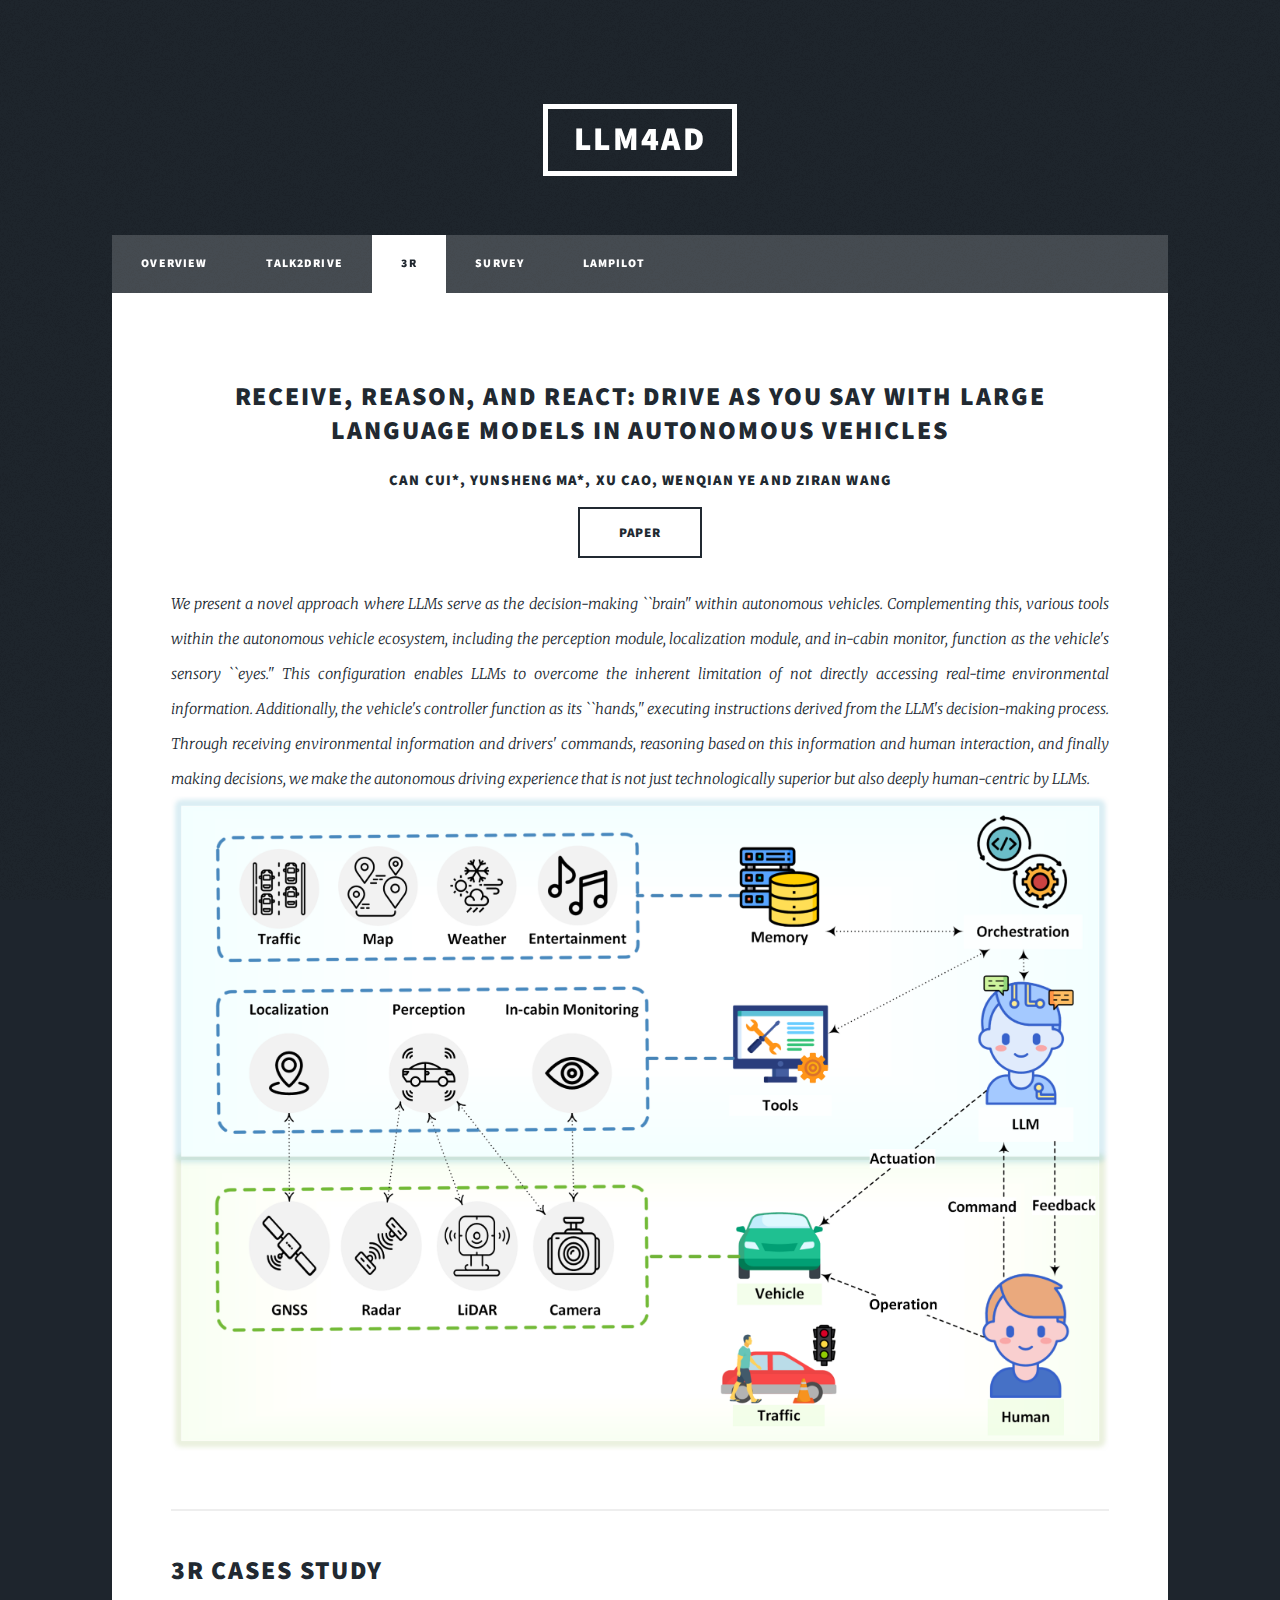
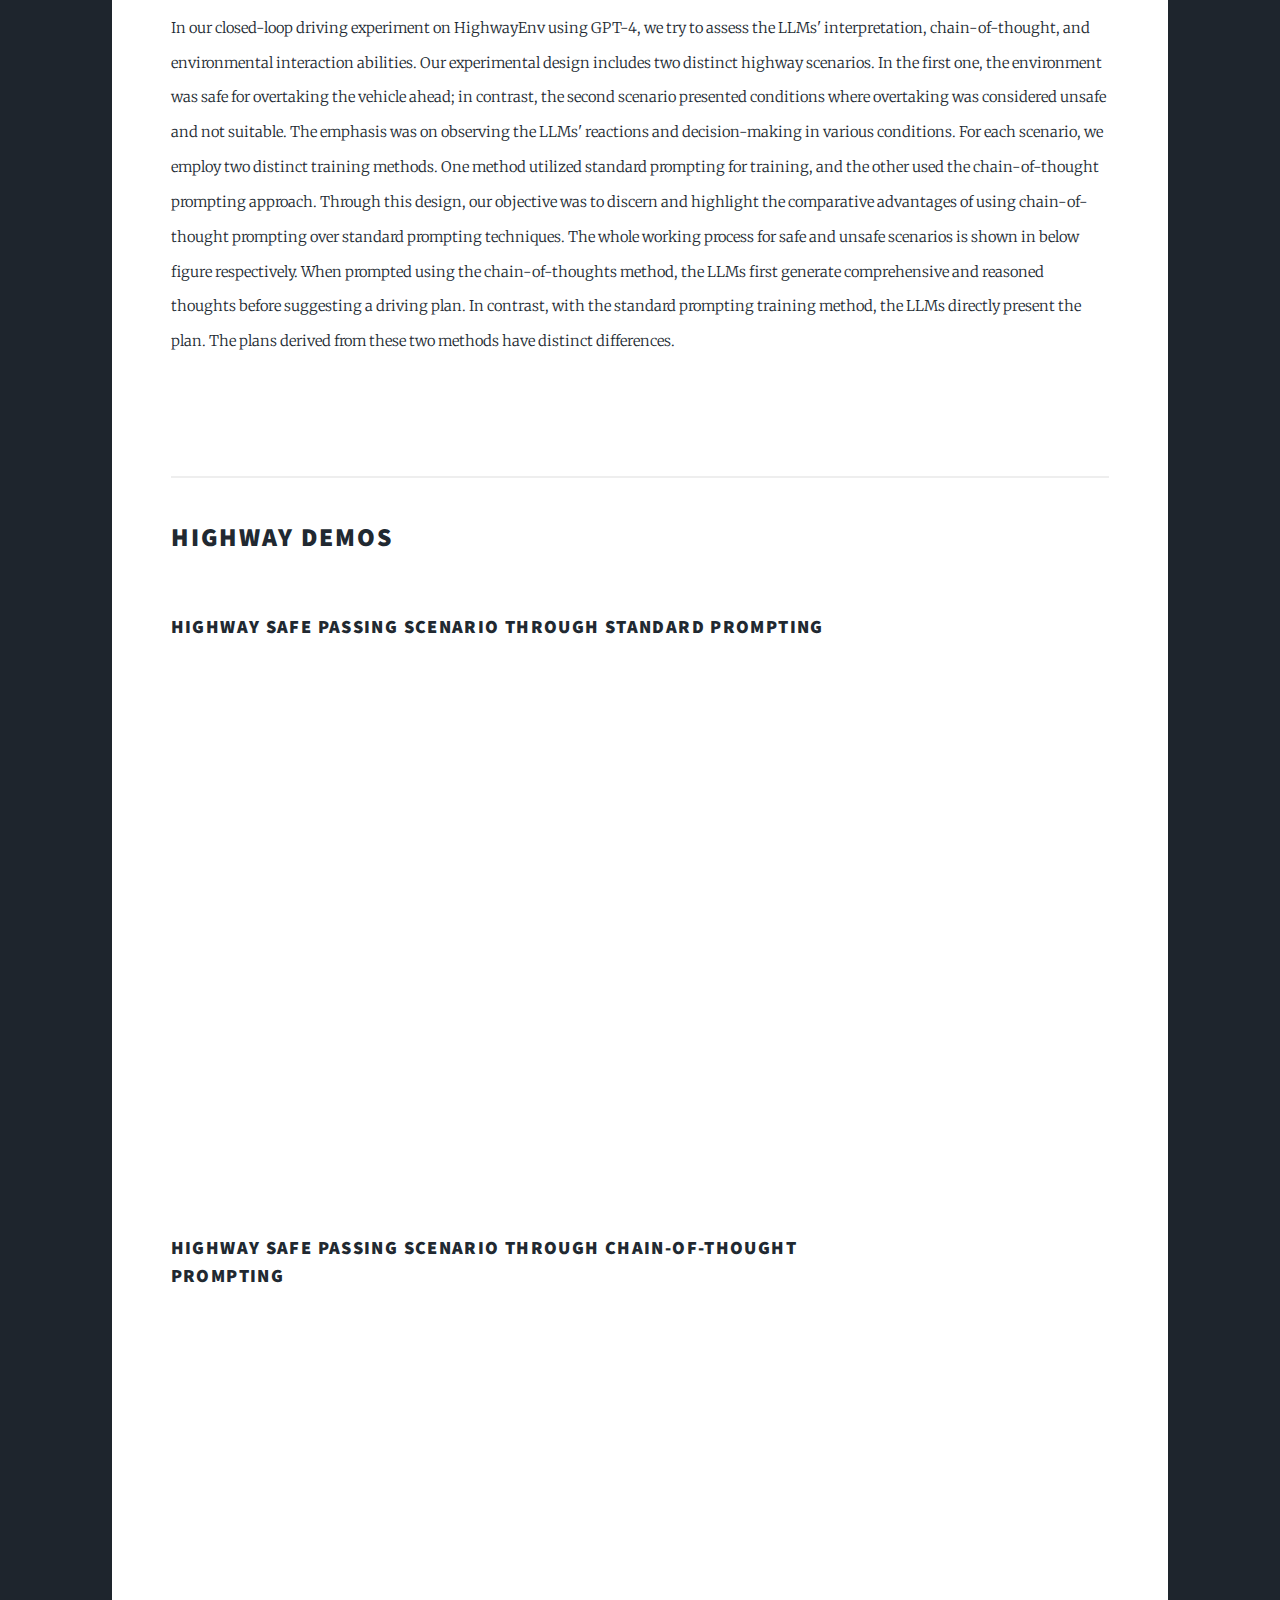
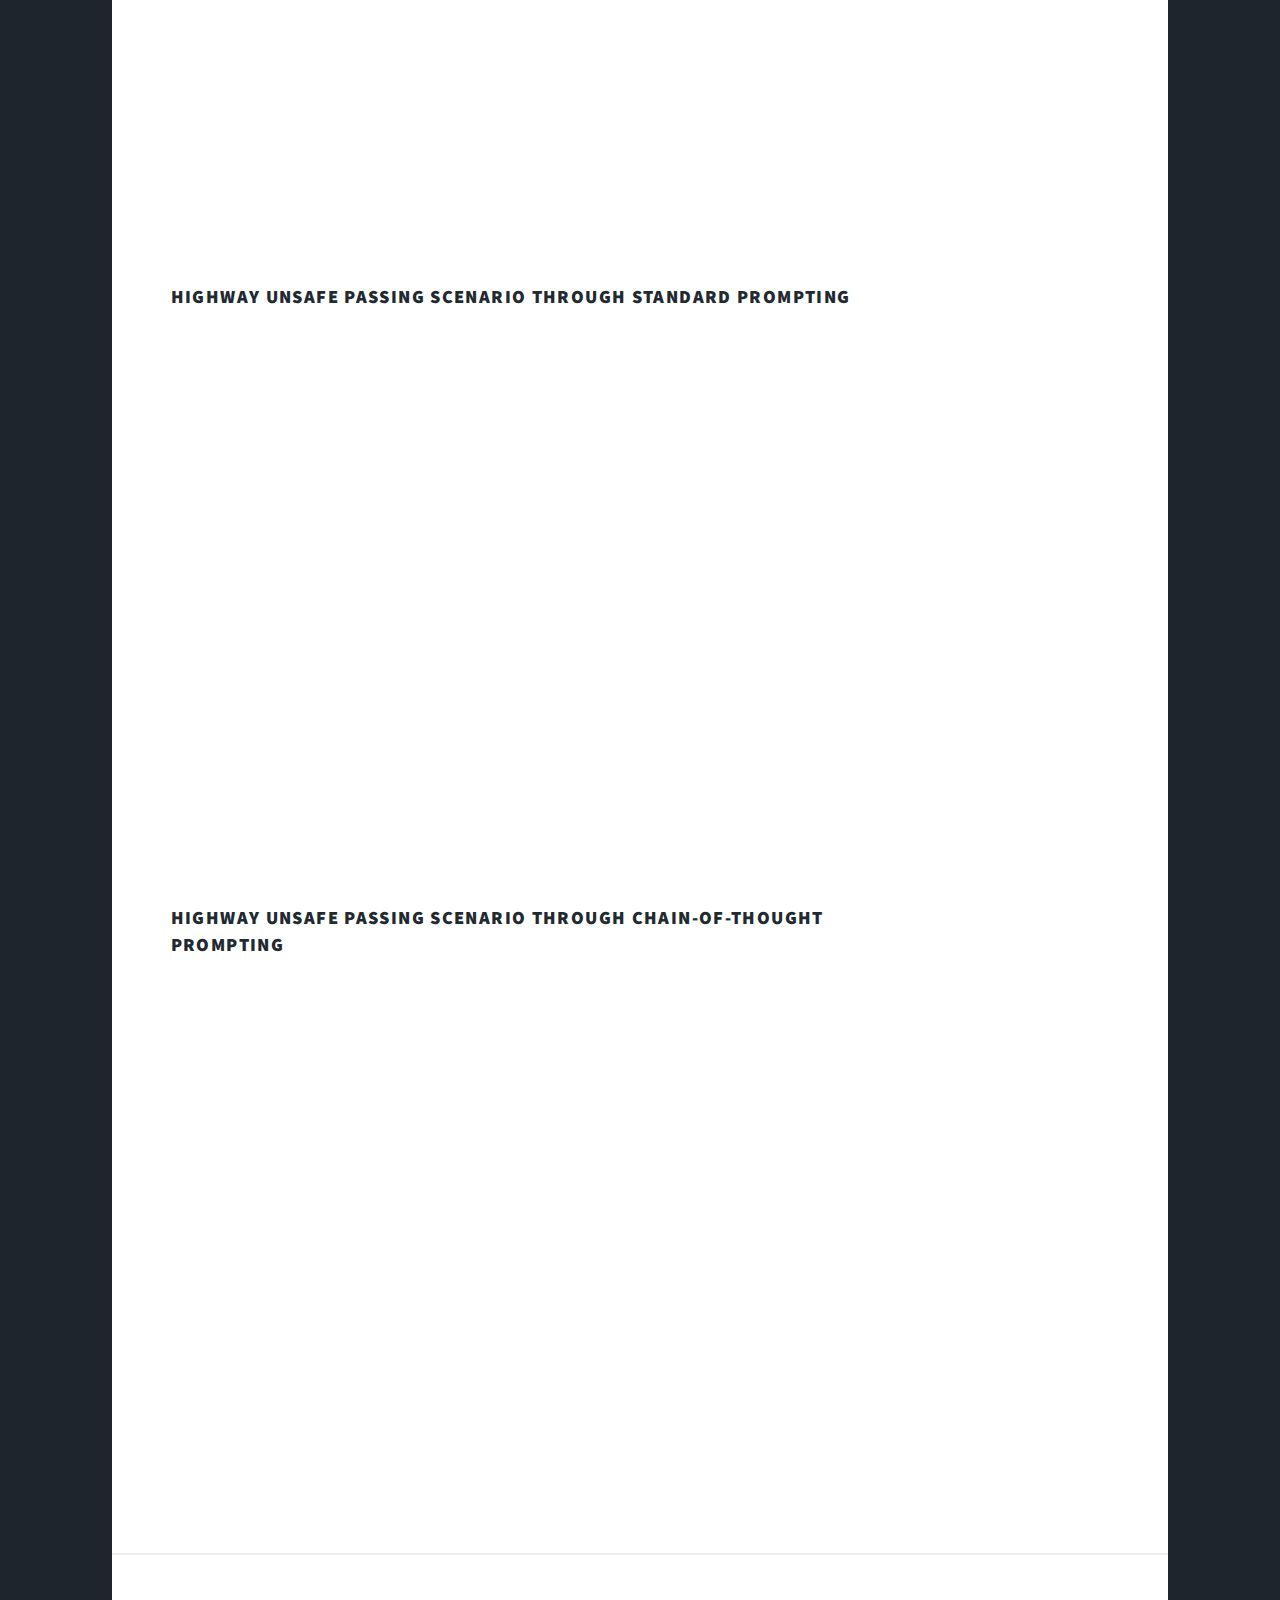
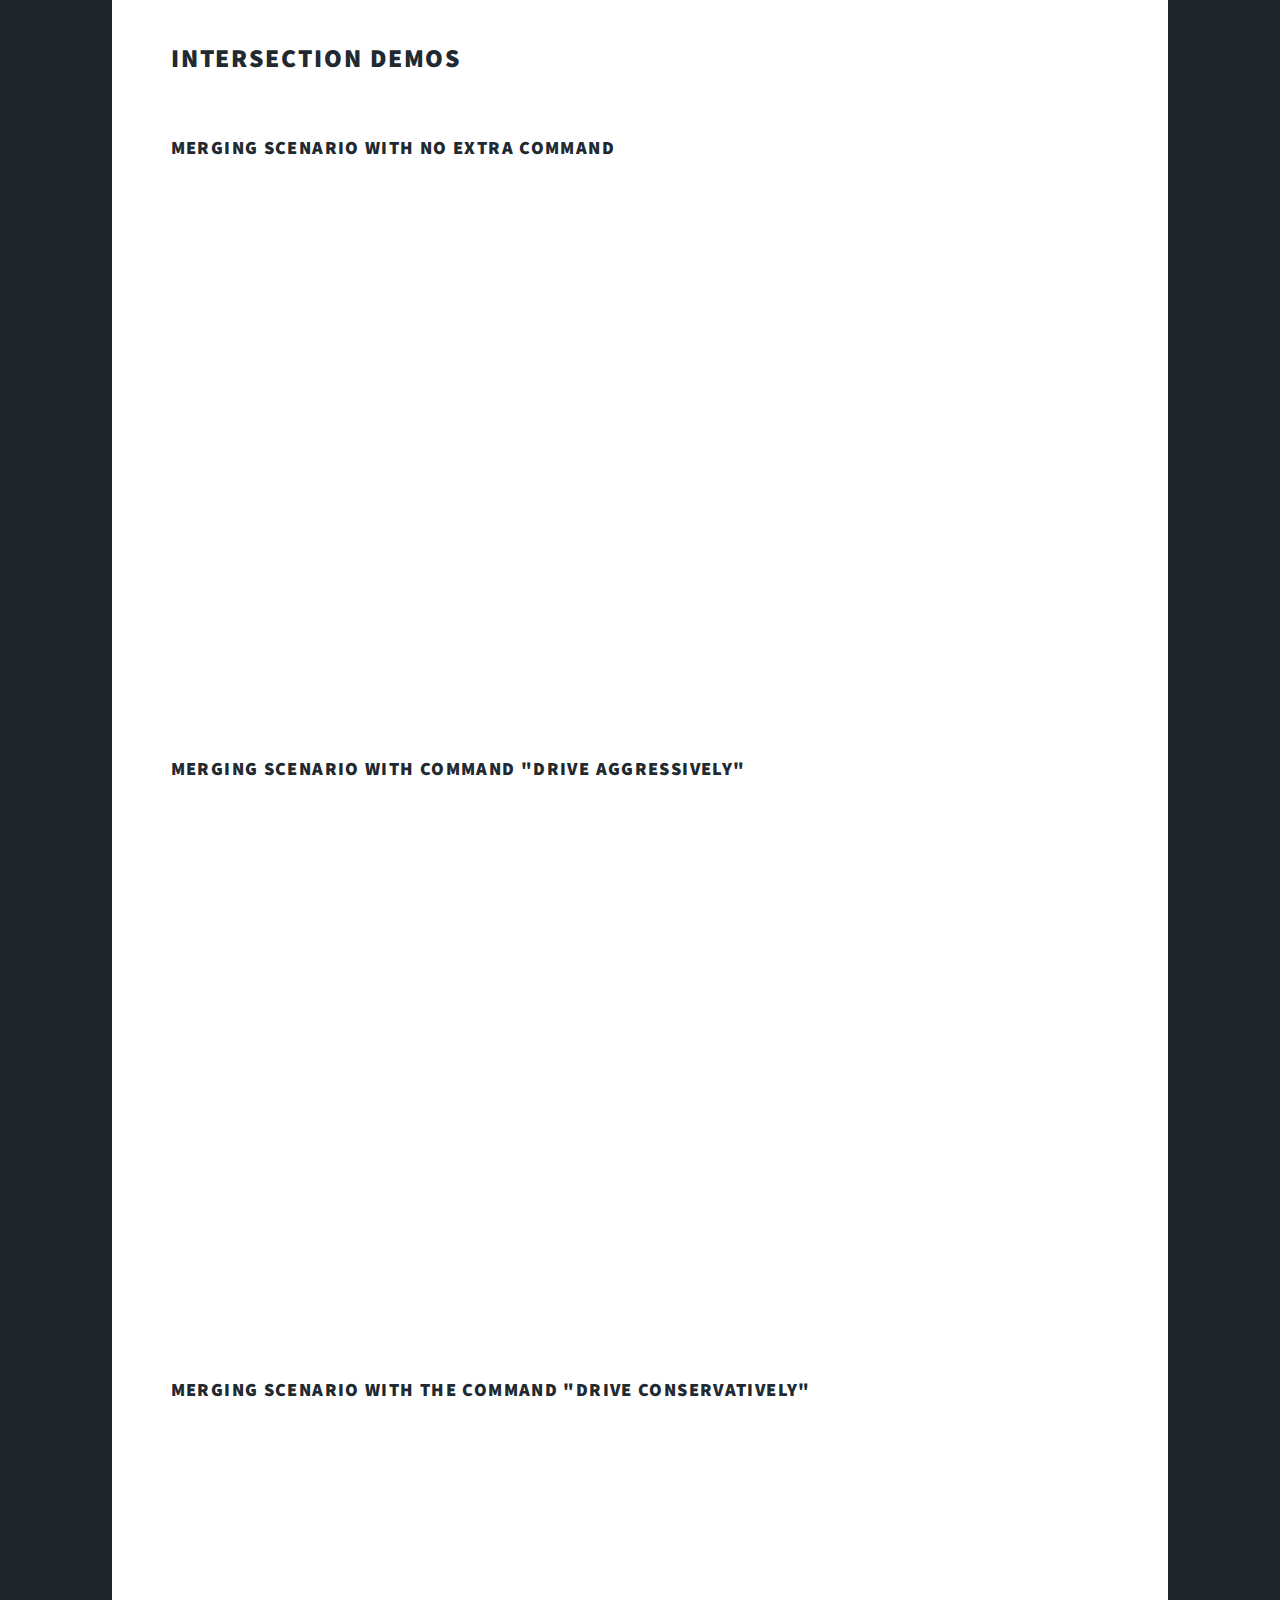
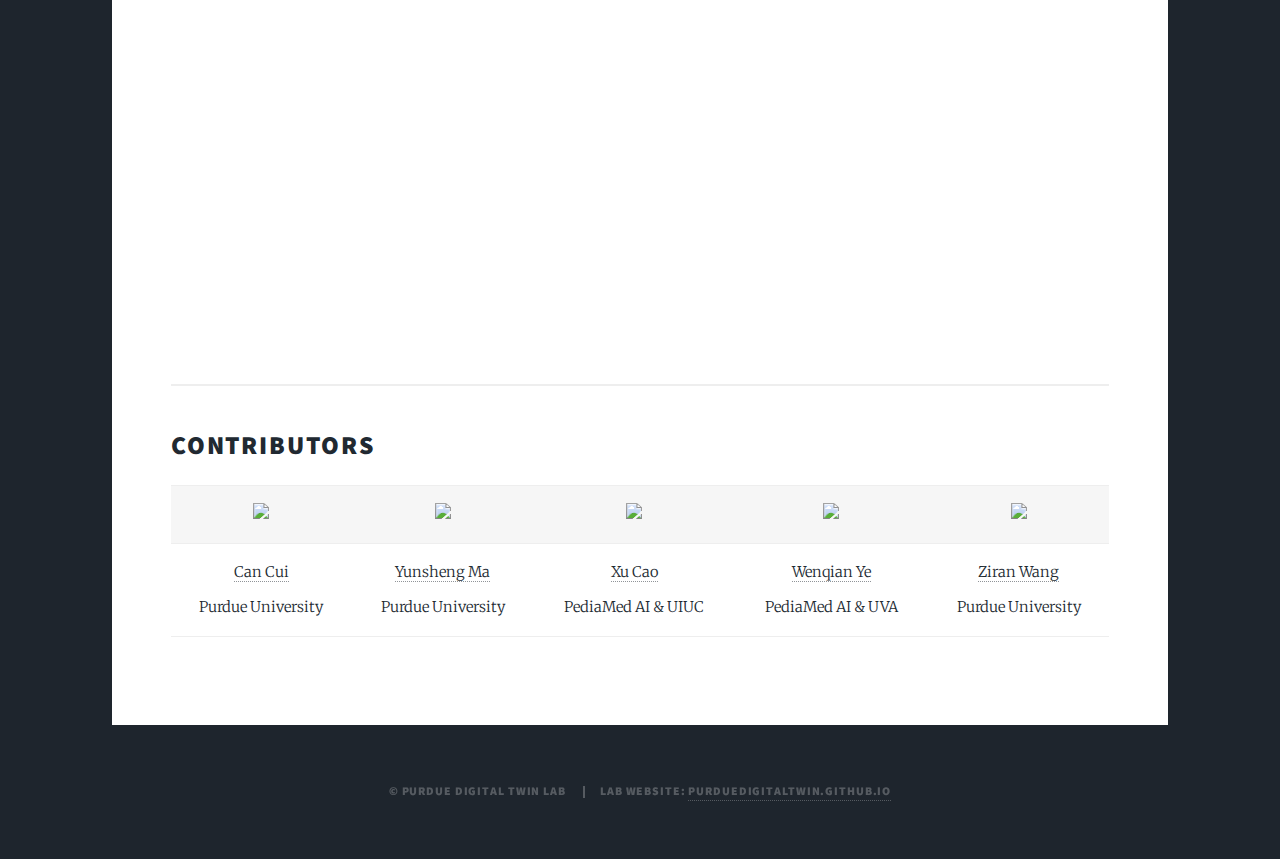
==== commit bd8b439b: "[1/18/24] update based on suggestions" ====
--- a/3R.html
+++ b/3R.html
@@ -46,11 +46,8 @@
 			<section class="post">
 				<center>
 					<h2>Receive, Reason, and React: Drive as You Say with Large Language Models in Autonomous
-						Vehicles<br /></h2>
-				</center>
-
-				<center>
-					<h4>Can Cui, Yunsheng Ma, Xu Cao, Wenqian Ye and Ziran Wang<br /></h4>
+						Vehicles<br/></h2>
+					<h4>Can Cui*, Yunsheng Ma*, Xu Cao, Wenqian Ye and Ziran Wang<br/></h4>
 				</center>
 				<ul class="actions special">
 					<li><a href="https://arxiv.org/abs/2310.08034" class="button large">Paper</a></li>
@@ -220,6 +217,29 @@
 						</section>
 					</div>
 				</div>
+				<hr>
+				<div style="overflow-x: auto;">
+					<table style="width:100%">
+						<h2> Contributors</h2>
+					  <tr>
+						<td style="text-align:center"><img src="https://purduedigitaltwin.github.io/assets/images/people/can.jpg" height="160"></td>
+						<td style="text-align:center"><img src="https://purduedigitaltwin.github.io/assets/images/people/yunsheng.jpg" height="160"></td>
+						<td style="text-align:center"><img src="https://raw.githubusercontent.com/LLVM-AD/llvm-ad.github.io/main/assets/img/Xu_Cao.jpg" height="160"></td>
+						<td style="text-align:center"><img src="https://wenqian-ye.github.io/images/selfie.jpeg" height="160"></td>
+						<td style="text-align:center"><img src="https://purduedigitaltwin.github.io/assets/images/people/prof_wang.jpg" height="160"></td>
+					  </tr>
+					  <tr>
+						<td style="text-align:center"><a href="https://cancui19.github.io/">Can Cui</a> <br> Purdue University</td>
+						<td style="text-align:center"><a href="https://maysonma.github.io/">Yunsheng Ma</a> <br>Purdue University</td>
+						<td style="text-align:center"><a href="https://www.linkedin.com/in/irohxu/">Xu Cao</a> <br>PediaMed AI & UIUC</td>
+						<td style="text-align:center"><a href="https://wenqian-ye.github.io/">Wenqian Ye</a> <br> PediaMed AI & UVA </td>
+						<td style="text-align:center"><a href="https://ziranw.github.io">Ziran Wang</a> <br>Purdue University</td>
+					  </tr>
+
+						<!-- <td style="text-align:center"><a href="">Tong Zhou</a> <br> Tencent</td> -->
+					  </tr>
+					</table>
+				  </div>
 
 
 		</div>
@@ -227,10 +247,8 @@
 		<!-- Copyright -->
 		<div id="copyright">
 			<ul>
-				<li>&copy; Purdue DIgital Twin Lab</li>
-				<li>Lab Website: <a href="https://purduedigitaltwin.github.io">https://purduedigitaltwin.github.io</a>
-				</li>
-				<li>Email: <a href="cancui@purdue.edu">cancui@purdue.edu</a></li>
+				<li>&copy; Purdue Digital Twin Lab</li>
+				<li>Lab Website: <a href="https://purduedigitaltwin.github.io">purduedigitaltwin.github.io</a></li>
 			</ul>
 		</div>
 
